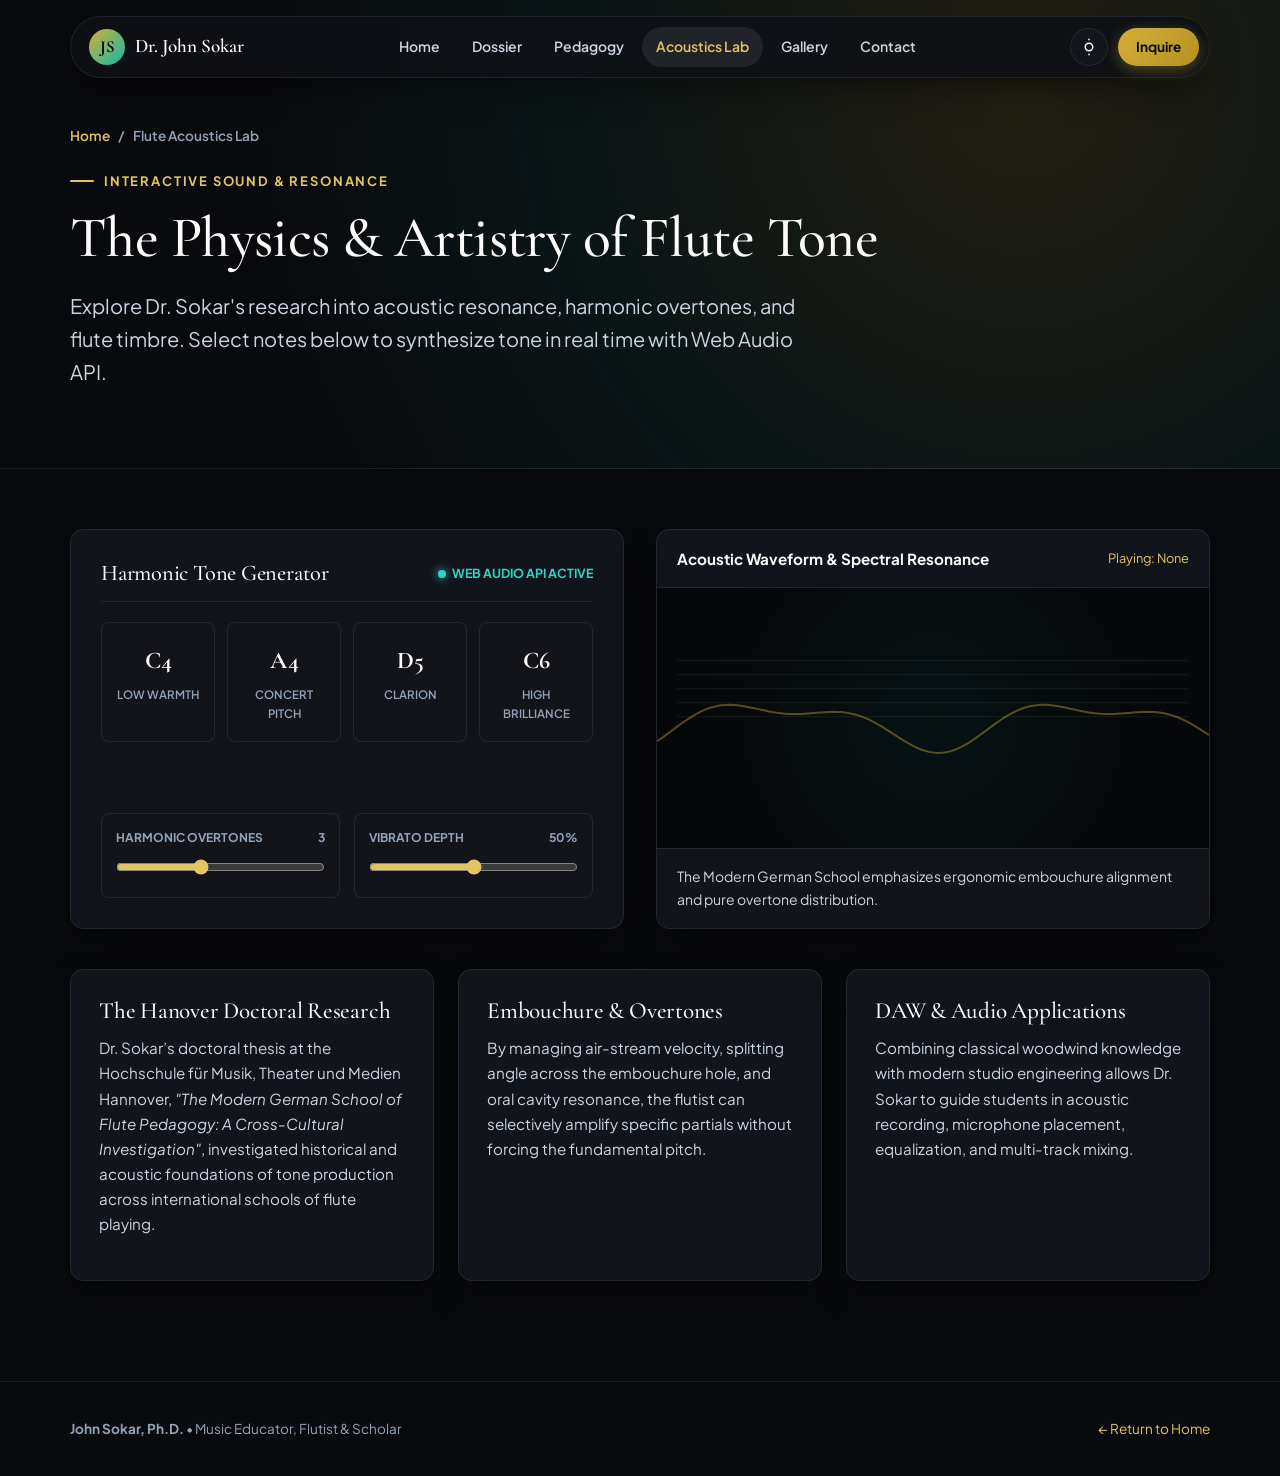
==== acoustics.html @ 689afa78 "Transform portfolio into clean multi-page architecture with acoustics lab, dossier, and gallery" ====
<!doctype html>
<html lang="en" data-theme="dark">
<head>
  <meta charset="utf-8">
  <meta name="viewport" content="width=device-width, initial-scale=1">
  <meta name="description" content="Interactive Flute Timbre & Acoustics Lab by Dr. John Sokar, Ph.D. - Web Audio synthesizer, harmonic visualizer, and acoustic resonance research.">
  <title>Flute Acoustics Lab | Dr. John Sokar, Ph.D.</title>

  <link rel="preconnect" href="https://fonts.googleapis.com">
  <link rel="preconnect" href="https://fonts.gstatic.com" crossorigin>
  <link href="https://fonts.googleapis.com/css2?family=Cormorant+Garamond:ital,wght@0,400;0,500;0,600;0,700;1,400;1,600&family=Plus+Jakarta+Sans:wght@300;400;500;600;700;800&display=swap" rel="stylesheet">
  <link rel="stylesheet" href="css/shared.css">

  <style>
    .acoustics-grid {
      display: grid;
      grid-template-columns: 1fr 1fr;
      gap: 32px;
      margin-bottom: 40px;
    }

    .synth-console {
      background: var(--bg-card);
      border: 1px solid var(--border-subtle);
      border-radius: var(--radius-md);
      padding: 30px;
      display: flex;
      flex-direction: column;
      justify-content: space-between;
      box-shadow: var(--card-shadow);
    }

    .synth-header {
      display: flex;
      justify-content: space-between;
      align-items: center;
      margin-bottom: 20px;
      padding-bottom: 14px;
      border-bottom: 1px solid var(--border-subtle);
    }

    .synth-status {
      display: flex;
      align-items: center;
      gap: 6px;
      font-size: 0.78rem;
      font-weight: 700;
      color: var(--teal-400);
      text-transform: uppercase;
    }

    .pulse-dot {
      width: 8px;
      height: 8px;
      background: var(--teal-400);
      border-radius: 50%;
      box-shadow: 0 0 8px var(--teal-400);
    }

    .flute-keys {
      display: grid;
      grid-template-columns: repeat(4, 1fr);
      gap: 12px;
      margin-bottom: 24px;
    }

    .flute-key {
      padding: 18px 10px;
      border-radius: var(--radius-sm);
      background: var(--bg-surface);
      border: 1px solid var(--border-subtle);
      display: flex;
      flex-direction: column;
      align-items: center;
      gap: 4px;
      transition: all var(--transition-fast);
      cursor: pointer;
    }

    .flute-key:hover {
      border-color: var(--accent-gold);
      transform: translateY(-2px);
      box-shadow: 0 6px 16px rgba(212, 175, 55, 0.2);
    }

    .flute-key.playing {
      background: linear-gradient(135deg, var(--gold-500), var(--gold-600));
      color: #090a0d;
      border-color: var(--gold-300);
      transform: translateY(1px);
    }

    .key-note {
      font-family: var(--font-serif);
      font-size: 1.5rem;
      font-weight: 700;
    }

    .key-register {
      font-size: 0.72rem;
      font-weight: 600;
      color: var(--text-muted);
      text-transform: uppercase;
    }

    .flute-key.playing .key-register {
      color: #121316;
    }

    .synth-controls {
      display: grid;
      grid-template-columns: 1fr 1fr;
      gap: 14px;
    }

    .control-box {
      background: var(--bg-surface);
      padding: 14px;
      border-radius: var(--radius-sm);
      border: 1px solid var(--border-subtle);
    }

    .control-box label {
      display: flex;
      justify-content: space-between;
      font-size: 0.75rem;
      font-weight: 700;
      color: var(--text-muted);
      margin-bottom: 8px;
      text-transform: uppercase;
    }

    .control-box input[type="range"] {
      width: 100%;
      accent-color: var(--accent-gold);
    }

    .visualizer-card {
      background: var(--bg-card);
      border: 1px solid var(--border-subtle);
      border-radius: var(--radius-md);
      overflow: hidden;
      display: flex;
      flex-direction: column;
      box-shadow: var(--card-shadow);
    }

    .visualizer-top {
      padding: 16px 20px;
      display: flex;
      justify-content: space-between;
      align-items: center;
      border-bottom: 1px solid var(--border-subtle);
    }

    #harmonicCanvas {
      width: 100%;
      height: 260px;
      background: radial-gradient(circle at center, rgba(20, 184, 166, 0.06) 0%, transparent 80%), #06070a;
    }

    .visualizer-info {
      padding: 16px 20px;
      font-size: 0.875rem;
      color: var(--text-secondary);
      background: var(--bg-surface);
      border-top: 1px solid var(--border-subtle);
      display: flex;
      align-items: center;
      gap: 10px;
    }

    @media (max-width: 860px) {
      .acoustics-grid {
        grid-template-columns: 1fr;
      }
      .flute-keys {
        grid-template-columns: repeat(2, 1fr);
      }
    }
  </style>
</head>
<body>
  <!-- FIXED NAVIGATION -->
  <header class="site-nav-wrapper">
    <nav class="site-nav" aria-label="Main Navigation">
      <a class="brand-link" href="index.html">
        <div class="brand-avatar">JS</div>
        <span class="brand-name">Dr. John Sokar</span>
      </a>

      <div class="nav-links">
        <a class="nav-link" href="index.html">Home</a>
        <a class="nav-link" href="dossier.html">Dossier</a>
        <a class="nav-link" href="pedagogy.html">Pedagogy</a>
        <a class="nav-link active" href="acoustics.html">Acoustics Lab</a>
        <a class="nav-link" href="gallery.html">Gallery</a>
        <a class="nav-link" href="contact.html">Contact</a>
      </div>

      <div class="nav-actions">
        <button class="theme-toggle-btn" id="themeToggle" type="button" aria-label="Toggle Theme">
          <svg id="themeIcon" width="18" height="18" viewBox="0 0 24 24" fill="none" stroke="currentColor" stroke-width="2">
            <circle cx="12" cy="12" r="5"></circle>
            <line x1="12" y1="1" x2="12" y2="3"></line>
            <line x1="12" y1="21" x2="12" y2="23"></line>
          </svg>
        </button>
        <a class="btn-nav-cta" href="contact.html">Inquire</a>
      </div>
    </nav>
  </header>

  <!-- PAGE HEADER -->
  <section class="page-header-section">
    <div class="container">
      <div class="breadcrumb">
        <a href="index.html">Home</a> <span>/</span> <span>Flute Acoustics Lab</span>
      </div>
      <div class="section-eyebrow">Interactive Sound & Resonance</div>
      <h1 class="page-title">The Physics & Artistry of Flute Tone</h1>
      <p class="page-subtitle">
        Explore Dr. Sokar's research into acoustic resonance, harmonic overtones, and flute timbre. Select notes below to synthesize tone in real time with Web Audio API.
      </p>
    </div>
  </section>

  <!-- MAIN CONTENT -->
  <main class="page-content-section">
    <div class="container">
      <div class="acoustics-grid">
        <!-- Interactive Synthesizer Console -->
        <div class="synth-console">
          <div>
            <div class="synth-header">
              <h2 style="font-size:1.4rem;">Harmonic Tone Generator</h2>
              <div class="synth-status">
                <span class="pulse-dot"></span>
                <span>Web Audio API Active</span>
              </div>
            </div>

            <div class="flute-keys">
              <button class="flute-key" type="button" data-freq="261.63" data-note="C4" data-register="Low Register">
                <span class="key-note">C4</span>
                <span class="key-register">Low Warmth</span>
              </button>
              <button class="flute-key" type="button" data-freq="440.00" data-note="A4" data-register="Concert Pitch">
                <span class="key-note">A4</span>
                <span class="key-register">Concert Pitch</span>
              </button>
              <button class="flute-key" type="button" data-freq="587.33" data-note="D5" data-register="Clarion">
                <span class="key-note">D5</span>
                <span class="key-register">Clarion</span>
              </button>
              <button class="flute-key" type="button" data-freq="1046.50" data-note="C6" data-register="High Brilliance">
                <span class="key-note">C6</span>
                <span class="key-register">High Brilliance</span>
              </button>
            </div>
          </div>

          <div class="synth-controls">
            <div class="control-box">
              <label>Harmonic Overtones <span id="harmonicVal">3</span></label>
              <input type="range" id="harmonicSlider" min="1" max="6" value="3">
            </div>
            <div class="control-box">
              <label>Vibrato Depth <span id="vibratoVal">50%</span></label>
              <input type="range" id="vibratoSlider" min="0" max="100" value="50">
            </div>
          </div>
        </div>

        <!-- Real-Time Harmonic Canvas -->
        <div class="visualizer-card">
          <div class="visualizer-top">
            <b style="font-size:0.95rem; color:var(--text-primary);">Acoustic Waveform & Spectral Resonance</b>
            <span style="font-size:0.8rem; color:var(--accent-gold);" id="activeNoteDisplay">Playing: None</span>
          </div>
          <canvas id="harmonicCanvas"></canvas>
          <div class="visualizer-info">
            <span>The Modern German School emphasizes ergonomic embouchure alignment and pure overtone distribution.</span>
          </div>
        </div>
      </div>

      <!-- Research Cards -->
      <div class="card-grid">
        <article class="clean-card">
          <h3>The Hanover Doctoral Research</h3>
          <p>
            Dr. Sokar’s doctoral thesis at the Hochschule für Musik, Theater und Medien Hannover, <em>"The Modern German School of Flute Pedagogy: A Cross-Cultural Investigation"</em>, investigated historical and acoustic foundations of tone production across international schools of flute playing.
          </p>
        </article>

        <article class="clean-card">
          <h3>Embouchure & Overtones</h3>
          <p>
            By managing air-stream velocity, splitting angle across the embouchure hole, and oral cavity resonance, the flutist can selectively amplify specific partials without forcing the fundamental pitch.
          </p>
        </article>

        <article class="clean-card">
          <h3>DAW & Audio Applications</h3>
          <p>
            Combining classical woodwind knowledge with modern studio engineering allows Dr. Sokar to guide students in acoustic recording, microphone placement, equalization, and multi-track mixing.
          </p>
        </article>
      </div>
    </div>
  </main>

  <!-- FOOTER -->
  <footer class="site-footer">
    <div class="container footer-inner">
      <div>
        <b>John Sokar, Ph.D.</b> • Music Educator, Flutist & Scholar
      </div>
      <div>
        <a href="index.html" style="color:var(--accent-gold);">← Return to Home</a>
      </div>
    </div>
  </footer>

  <script>
    const htmlEl = document.documentElement;
    const themeToggleBtn = document.getElementById("themeToggle");
    const themeIcon = document.getElementById("themeIcon");

    function setTheme(theme) {
      htmlEl.setAttribute("data-theme", theme);
      localStorage.setItem("js_theme", theme);
      if (theme === "light") {
        themeIcon.innerHTML = `<path d="M21 12.79A9 9 0 1 1 11.21 3 7 7 0 0 0 21 12.79z"></path>`;
      } else {
        themeIcon.innerHTML = `<circle cx="12" cy="12" r="5"></circle><line x1="12" y1="1" x2="12" y2="3"></line><line x1="12" y1="21" x2="12" y2="23"></line>`;
      }
    }

    const savedTheme = localStorage.getItem("js_theme") || "dark";
    setTheme(savedTheme);

    themeToggleBtn.addEventListener("click", () => {
      const currentTheme = htmlEl.getAttribute("data-theme");
      setTheme(currentTheme === "dark" ? "light" : "dark");
    });

    // Web Audio Synthesizer
    let audioCtx = null;
    let activeOscillators = [];
    let gainNode = null;
    let analyserNode = null;
    let isSynthPlaying = false;

    function initAudio() {
      if (!audioCtx) {
        audioCtx = new (window.AudioContext || window.webkitAudioContext)();
        analyserNode = audioCtx.createAnalyser();
        analyserNode.fftSize = 512;
      }
      if (audioCtx.state === "suspended") {
        audioCtx.resume();
      }
    }

    const fluteKeys = document.querySelectorAll(".flute-key");
    const activeNoteDisplay = document.getElementById("activeNoteDisplay");
    const harmonicSlider = document.getElementById("harmonicSlider");
    const harmonicVal = document.getElementById("harmonicVal");
    const vibratoSlider = document.getElementById("vibratoSlider");
    const vibratoVal = document.getElementById("vibratoVal");

    harmonicSlider.addEventListener("input", (e) => {
      harmonicVal.textContent = e.target.value;
    });

    vibratoSlider.addEventListener("input", (e) => {
      vibratoVal.textContent = e.target.value + "%";
    });

    function stopAllSound() {
      activeOscillators.forEach(osc => {
        try {
          osc.stop();
          osc.disconnect();
        } catch (err) {}
      });
      activeOscillators = [];
      fluteKeys.forEach(k => k.classList.remove("playing"));
      isSynthPlaying = false;
      activeNoteDisplay.textContent = "Playing: None";
    }

    fluteKeys.forEach(key => {
      key.addEventListener("click", () => {
        initAudio();
        const freq = parseFloat(key.dataset.freq);
        const noteName = key.dataset.note;
        const register = key.dataset.register;

        if (key.classList.contains("playing")) {
          stopAllSound();
          return;
        }

        stopAllSound();
        key.classList.add("playing");
        isSynthPlaying = true;
        activeNoteDisplay.textContent = `Playing: ${noteName} (${register} • ${freq}Hz)`;

        const now = audioCtx.currentTime;
        gainNode = audioCtx.createGain();
        gainNode.gain.setValueAtTime(0.001, now);
        gainNode.gain.exponentialRampToValueAtTime(0.28, now + 0.12);

        const harmonicsCount = parseInt(harmonicSlider.value, 10);
        const harmonicAmplitudes = [1.0, 0.45, 0.22, 0.12, 0.08, 0.04];

        for (let h = 1; h <= harmonicsCount; h++) {
          const osc = audioCtx.createOscillator();
          const oscGain = audioCtx.createGain();
          
          osc.type = h === 1 ? "sine" : "triangle";
          osc.frequency.setValueAtTime(freq * h, now);

          const vibratoDepth = parseFloat(vibratoSlider.value) / 100;
          if (vibratoDepth > 0) {
            const lfo = audioCtx.createOscillator();
            const lfoGain = audioCtx.createGain();
            lfo.frequency.setValueAtTime(5.2, now);
            lfoGain.gain.setValueAtTime(freq * 0.015 * vibratoDepth, now);
            lfo.connect(osc.frequency);
            lfo.start(now);
            activeOscillators.push(lfo);
          }

          const amp = (harmonicAmplitudes[h - 1] || 0.05);
          oscGain.gain.setValueAtTime(amp, now);

          osc.connect(oscGain);
          oscGain.connect(gainNode);
          osc.start(now);
          activeOscillators.push(osc);
        }

        gainNode.connect(analyserNode);
        analyserNode.connect(audioCtx.destination);
      });
    });

    // Canvas Visualizer
    const canvas = document.getElementById("harmonicCanvas");
    const ctx = canvas.getContext("2d");
    let cWidth = 0;
    let cHeight = 0;
    let animTime = 0;

    function resizeCanvas() {
      const rect = canvas.getBoundingClientRect();
      const dpr = Math.min(window.devicePixelRatio || 1, 2);
      cWidth = rect.width;
      cHeight = rect.height;
      canvas.width = Math.floor(cWidth * dpr);
      canvas.height = Math.floor(cHeight * dpr);
      ctx.setTransform(dpr, 0, 0, dpr, 0, 0);
    }

    function renderAcoustics() {
      animTime += 0.02;
      ctx.clearRect(0, 0, cWidth, cHeight);

      ctx.strokeStyle = htmlEl.getAttribute("data-theme") === "light" ? "rgba(0,0,0,0.06)" : "rgba(255, 255, 255, 0.08)";
      ctx.lineWidth = 1;
      const staffTop = cHeight * 0.28;
      for (let s = 0; s < 5; s++) {
        ctx.beginPath();
        ctx.moveTo(20, staffTop + s * 14);
        ctx.lineTo(cWidth - 20, staffTop + s * 14);
        ctx.stroke();
      }

      if (analyserNode && isSynthPlaying) {
        const bufferLength = analyserNode.frequencyBinCount;
        const dataArray = new Uint8Array(bufferLength);
        analyserNode.getByteTimeDomainData(dataArray);

        ctx.lineWidth = 3;
        ctx.strokeStyle = "#d4af37";
        ctx.beginPath();

        const sliceWidth = cWidth / bufferLength;
        let x = 0;

        for (let i = 0; i < bufferLength; i++) {
          const v = dataArray[i] / 128.0;
          const y = (v * cHeight) / 2;

          if (i === 0) ctx.moveTo(x, y);
          else ctx.lineTo(x, y);
          x += sliceWidth;
        }

        ctx.lineTo(cWidth, cHeight / 2);
        ctx.stroke();
      } else {
        ctx.lineWidth = 2;
        ctx.strokeStyle = htmlEl.getAttribute("data-theme") === "light" ? "rgba(181, 144, 33, 0.45)" : "rgba(212, 175, 55, 0.4)";
        ctx.beginPath();

        for (let x = 0; x <= cWidth; x += 4) {
          const y1 = Math.sin(x * 0.02 + animTime * 2) * 20;
          const y2 = Math.sin(x * 0.04 - animTime * 3) * 10;
          const y = cHeight * 0.52 + y1 + y2;

          if (x === 0) ctx.moveTo(x, y);
          else ctx.lineTo(x, y);
        }
        ctx.stroke();
      }

      requestAnimationFrame(renderAcoustics);
    }

    window.addEventListener("resize", resizeCanvas);
    resizeCanvas();
    renderAcoustics();
  </script>
</body>
</html>
---- css/shared.css ----
/* ==========================================================================
   DR. JOHN SOKAR PORTFOLIO - SHARED DESIGN SYSTEM
   ========================================================================== */

:root {
  --font-serif: "Cormorant Garamond", Georgia, serif;
  --font-sans: "Plus Jakarta Sans", system-ui, -apple-system, sans-serif;
  
  --gold-300: #f1df99;
  --gold-400: #e2c462;
  --gold-500: #d4af37;
  --gold-600: #b59021;
  --teal-400: #2dd4bf;
  --teal-500: #14b8a6;
  --teal-600: #0f766e;
  
  --radius-sm: 8px;
  --radius-md: 14px;
  --radius-lg: 20px;
  --radius-full: 9999px;
  
  --transition-fast: 180ms cubic-bezier(0.4, 0, 0.2, 1);
  --transition-base: 280ms cubic-bezier(0.4, 0, 0.2, 1);
}

[data-theme="dark"] {
  --bg-canvas: #090a0d;
  --bg-surface: #12141a;
  --bg-card: rgba(20, 24, 32, 0.75);
  --bg-card-hover: rgba(28, 34, 46, 0.95);
  --bg-glass: rgba(14, 16, 22, 0.88);
  --border-subtle: rgba(255, 255, 255, 0.08);
  --border-focus: rgba(212, 175, 55, 0.45);
  --text-primary: #fcfbf9;
  --text-secondary: #cbd5e1;
  --text-muted: #94a3b8;
  --accent-gold: var(--gold-400);
  --accent-teal: var(--teal-400);
  --card-shadow: 0 14px 36px -10px rgba(0, 0, 0, 0.55);
  --card-shadow-hover: 0 20px 45px -10px rgba(212, 175, 55, 0.18);
  --hero-glow: radial-gradient(circle at 80% 20%, rgba(212, 175, 55, 0.12) 0%, rgba(20, 184, 166, 0.06) 45%, transparent 70%);
}

[data-theme="light"] {
  --bg-canvas: #f8f6f0;
  --bg-surface: #ffffff;
  --bg-card: rgba(255, 255, 255, 0.9);
  --bg-card-hover: #ffffff;
  --bg-glass: rgba(248, 246, 240, 0.92);
  --border-subtle: rgba(24, 25, 31, 0.09);
  --border-focus: rgba(181, 144, 33, 0.5);
  --text-primary: #121316;
  --text-secondary: #334155;
  --text-muted: #64748b;
  --accent-gold: #a67c1e;
  --accent-teal: var(--teal-600);
  --card-shadow: 0 12px 30px -10px rgba(18, 19, 22, 0.07);
  --card-shadow-hover: 0 18px 40px -10px rgba(181, 144, 33, 0.18);
  --hero-glow: radial-gradient(circle at 80% 20%, rgba(212, 175, 55, 0.15) 0%, rgba(20, 184, 166, 0.08) 45%, transparent 70%);
}

/* Base Reset */
*, *::before, *::after {
  box-sizing: border-box;
  margin: 0;
  padding: 0;
}

html {
  scroll-behavior: smooth;
  font-size: 16px;
}

body {
  font-family: var(--font-sans);
  background-color: var(--bg-canvas);
  color: var(--text-primary);
  line-height: 1.65;
  overflow-x: hidden;
  transition: background-color var(--transition-base), color var(--transition-base);
  -webkit-font-smoothing: antialiased;
}

a {
  color: inherit;
  text-decoration: none;
}

button {
  font: inherit;
  background: none;
  border: none;
  cursor: pointer;
  color: inherit;
}

img {
  max-width: 100%;
  height: auto;
  display: block;
}

.container {
  width: min(1140px, calc(100% - 40px));
  margin: 0 auto;
  position: relative;
  z-index: 2;
}

/* Typography */
h1, h2, h3, h4 {
  font-family: var(--font-serif);
  font-weight: 500;
  line-height: 1.2;
  letter-spacing: -0.01em;
}

.section-eyebrow {
  display: inline-flex;
  align-items: center;
  gap: 10px;
  font-size: 0.8125rem;
  font-weight: 700;
  text-transform: uppercase;
  letter-spacing: 0.14em;
  color: var(--accent-gold);
  margin-bottom: 0.75rem;
}

.section-eyebrow::before {
  content: "";
  width: 24px;
  height: 2px;
  background: currentColor;
  border-radius: var(--radius-full);
}

.page-title {
  font-size: clamp(2.4rem, 5vw, 3.6rem);
  margin-bottom: 1rem;
  color: var(--text-primary);
}

.page-subtitle {
  font-size: clamp(1.05rem, 1.6vw, 1.25rem);
  color: var(--text-secondary);
  max-width: 740px;
  line-height: 1.65;
  margin-bottom: 2.5rem;
}

/* Navigation */
.site-nav-wrapper {
  position: fixed;
  top: 16px;
  left: 0;
  right: 0;
  z-index: 100;
  display: flex;
  justify-content: center;
  padding: 0 16px;
}

.site-nav {
  display: flex;
  align-items: center;
  justify-content: space-between;
  gap: 16px;
  width: min(1140px, 100%);
  height: 62px;
  padding: 0 10px 0 18px;
  background: var(--bg-glass);
  backdrop-filter: blur(20px);
  -webkit-backdrop-filter: blur(20px);
  border: 1px solid var(--border-subtle);
  border-radius: var(--radius-full);
  box-shadow: var(--card-shadow);
  transition: all var(--transition-base);
}

.brand-link {
  display: flex;
  align-items: center;
  gap: 10px;
}

.brand-avatar {
  width: 36px;
  height: 36px;
  border-radius: 50%;
  background: linear-gradient(135deg, var(--gold-500), var(--teal-500));
  display: grid;
  place-items: center;
  color: #090a0d;
  font-family: var(--font-serif);
  font-weight: 700;
  font-size: 1.05rem;
}

.brand-name {
  font-family: var(--font-serif);
  font-size: 1.2rem;
  font-weight: 600;
  color: var(--text-primary);
}

.nav-links {
  display: flex;
  align-items: center;
  gap: 4px;
}

.nav-link {
  padding: 8px 14px;
  font-size: 0.875rem;
  font-weight: 600;
  color: var(--text-secondary);
  border-radius: var(--radius-full);
  transition: color var(--transition-fast), background var(--transition-fast);
}

.nav-link:hover, .nav-link.active {
  color: var(--text-primary);
  background: var(--border-subtle);
}

.nav-link.active {
  color: var(--accent-gold);
}

.nav-actions {
  display: flex;
  align-items: center;
  gap: 10px;
}

.theme-toggle-btn {
  width: 38px;
  height: 38px;
  border-radius: 50%;
  display: grid;
  place-items: center;
  border: 1px solid var(--border-subtle);
  background: var(--bg-card);
  color: var(--text-primary);
  transition: transform var(--transition-fast);
}

.theme-toggle-btn:hover {
  transform: rotate(18deg) scale(1.05);
}

.btn-nav-cta {
  display: inline-flex;
  align-items: center;
  gap: 6px;
  padding: 8px 18px;
  border-radius: var(--radius-full);
  background: linear-gradient(135deg, var(--gold-500), var(--gold-600));
  color: #090a0d;
  font-size: 0.85rem;
  font-weight: 700;
  box-shadow: 0 4px 14px rgba(212, 175, 55, 0.35);
  transition: transform var(--transition-fast);
}

.btn-nav-cta:hover {
  transform: translateY(-2px);
}

/* Page Shell for Subpages */
.page-header-section {
  padding: 125px 0 40px;
  background: var(--hero-glow);
  border-bottom: 1px solid var(--border-subtle);
}

.page-content-section {
  padding: 60px 0 100px;
}

/* Clean Cards System */
.card-grid {
  display: grid;
  grid-template-columns: repeat(auto-fit, minmax(320px, 1fr));
  gap: 24px;
}

.clean-card {
  background: var(--bg-card);
  border: 1px solid var(--border-subtle);
  border-radius: var(--radius-md);
  padding: 28px;
  box-shadow: var(--card-shadow);
  transition: transform var(--transition-fast), border-color var(--transition-fast), box-shadow var(--transition-fast);
}

.clean-card:hover {
  transform: translateY(-4px);
  border-color: var(--border-focus);
  box-shadow: var(--card-shadow-hover);
}

.clean-card h3 {
  font-size: 1.45rem;
  color: var(--text-primary);
  margin-bottom: 10px;
}

.clean-card p {
  color: var(--text-secondary);
  font-size: 0.95rem;
  line-height: 1.65;
  margin-bottom: 16px;
}

.clean-card ul {
  margin-left: 20px;
  color: var(--text-secondary);
  font-size: 0.95rem;
  line-height: 1.7;
}

.clean-card li {
  margin-bottom: 8px;
}

/* Breadcrumb Bar */
.breadcrumb {
  display: flex;
  align-items: center;
  gap: 8px;
  font-size: 0.85rem;
  font-weight: 600;
  color: var(--text-muted);
  margin-bottom: 16px;
}

.breadcrumb a {
  color: var(--accent-gold);
}

.breadcrumb a:hover {
  text-decoration: underline;
}

/* Footer */
.site-footer {
  padding: 36px 0;
  border-top: 1px solid var(--border-subtle);
  font-size: 0.85rem;
  color: var(--text-muted);
}

.footer-inner {
  display: flex;
  justify-content: space-between;
  align-items: center;
  flex-wrap: wrap;
  gap: 16px;
}

/* Responsive */
@media (max-width: 860px) {
  .nav-links {
    display: none;
  }
}
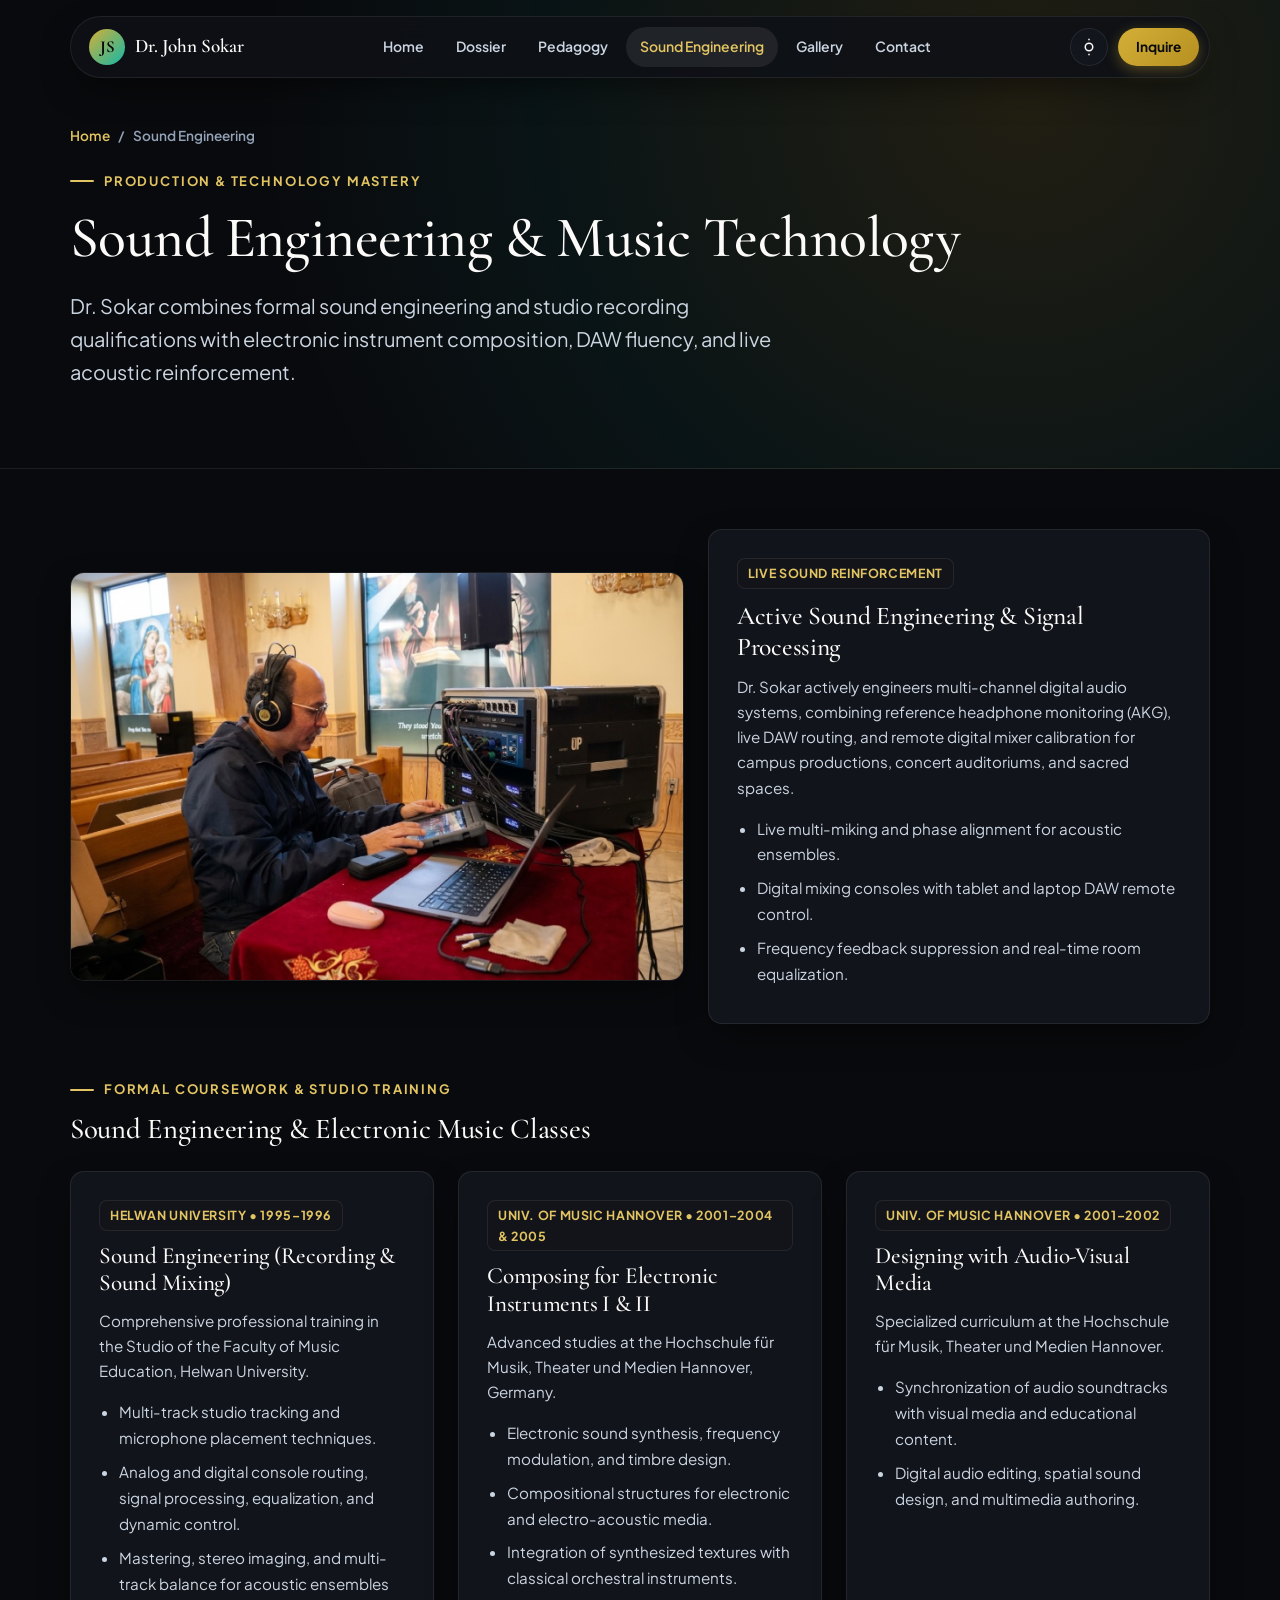
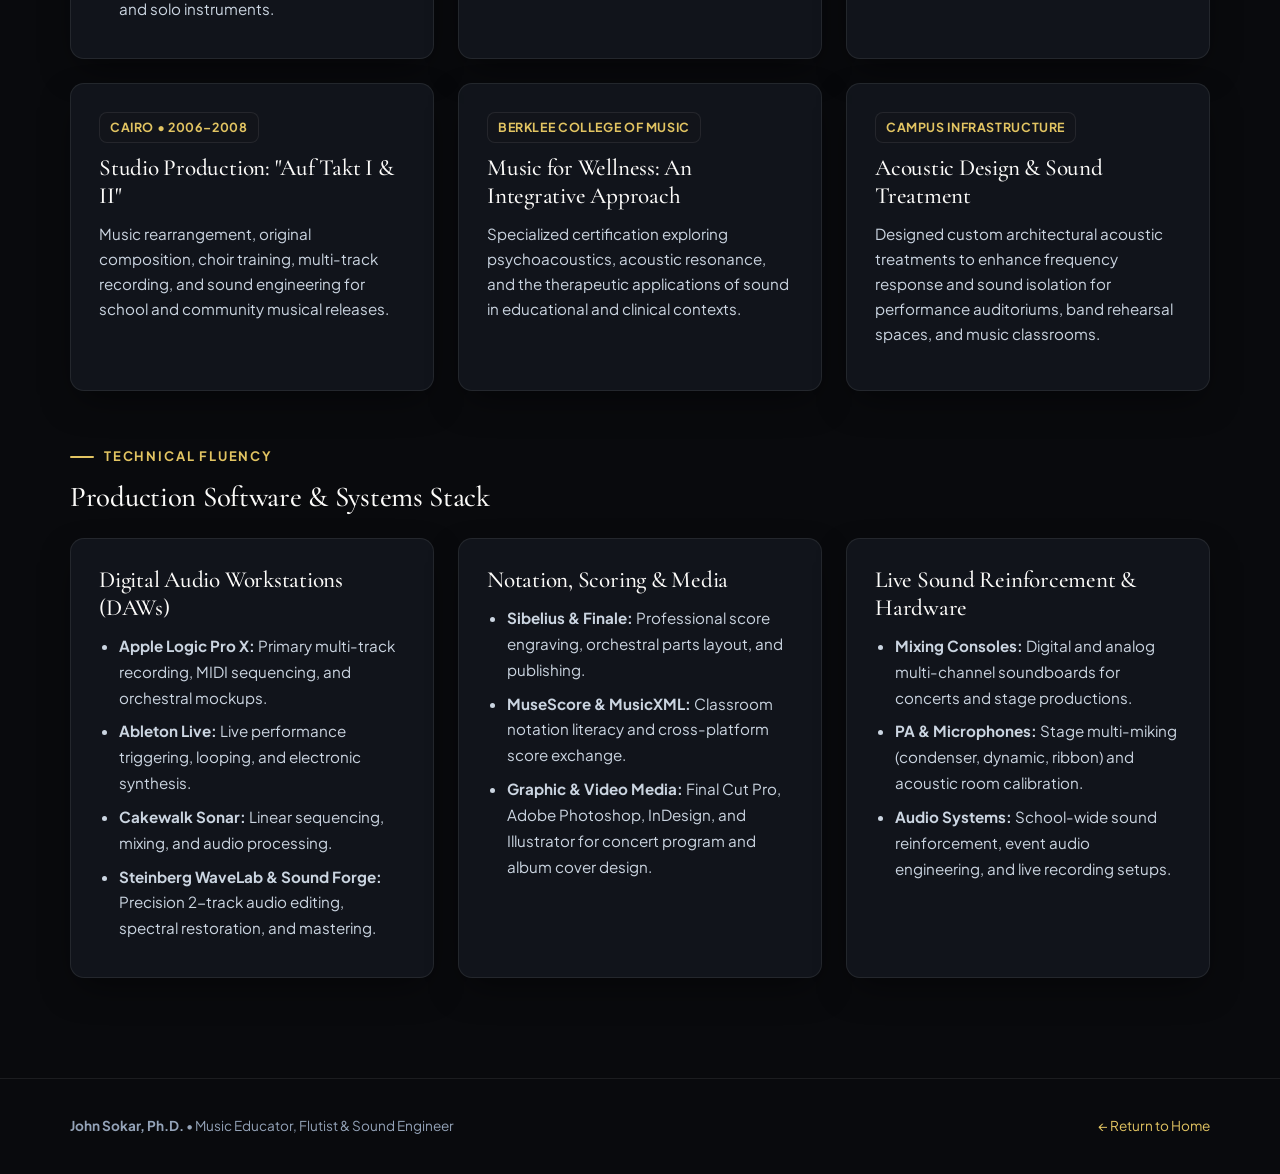
==== commit 68d3da02: "Update gallery and sound engineering: add new Photos, remove deleted ones, fix all photo rotations, " ====
--- a/acoustics.html
+++ b/acoustics.html
@@ -3,8 +3,8 @@
 <head>
   <meta charset="utf-8">
   <meta name="viewport" content="width=device-width, initial-scale=1">
-  <meta name="description" content="Interactive Flute Timbre & Acoustics Lab by Dr. John Sokar, Ph.D. - Web Audio synthesizer, harmonic visualizer, and acoustic resonance research.">
-  <title>Flute Acoustics Lab | Dr. John Sokar, Ph.D.</title>
+  <meta name="description" content="Sound Engineering, Electronic Instrument Composition & Music Technology background of Dr. John Sokar, Ph.D.">
+  <title>Sound Engineering & Music Tech | Dr. John Sokar, Ph.D.</title>
 
   <link rel="preconnect" href="https://fonts.googleapis.com">
   <link rel="preconnect" href="https://fonts.gstatic.com" crossorigin>
@@ -12,171 +12,18 @@
   <link rel="stylesheet" href="css/shared.css">
 
   <style>
-    .acoustics-grid {
-      display: grid;
-      grid-template-columns: 1fr 1fr;
-      gap: 32px;
-      margin-bottom: 40px;
-    }
-
-    .synth-console {
-      background: var(--bg-card);
-      border: 1px solid var(--border-subtle);
-      border-radius: var(--radius-md);
-      padding: 30px;
-      display: flex;
-      flex-direction: column;
-      justify-content: space-between;
-      box-shadow: var(--card-shadow);
-    }
-
-    .synth-header {
-      display: flex;
-      justify-content: space-between;
-      align-items: center;
-      margin-bottom: 20px;
-      padding-bottom: 14px;
-      border-bottom: 1px solid var(--border-subtle);
-    }
-
-    .synth-status {
-      display: flex;
-      align-items: center;
-      gap: 6px;
+    .course-badge {
+      display: inline-block;
       font-size: 0.78rem;
       font-weight: 700;
-      color: var(--teal-400);
-      text-transform: uppercase;
-    }
-
-    .pulse-dot {
-      width: 8px;
-      height: 8px;
-      background: var(--teal-400);
-      border-radius: 50%;
-      box-shadow: 0 0 8px var(--teal-400);
-    }
-
-    .flute-keys {
-      display: grid;
-      grid-template-columns: repeat(4, 1fr);
-      gap: 12px;
-      margin-bottom: 24px;
-    }
-
-    .flute-key {
-      padding: 18px 10px;
-      border-radius: var(--radius-sm);
+      color: var(--accent-gold);
       background: var(--bg-surface);
       border: 1px solid var(--border-subtle);
-      display: flex;
-      flex-direction: column;
-      align-items: center;
-      gap: 4px;
-      transition: all var(--transition-fast);
-      cursor: pointer;
-    }
-
-    .flute-key:hover {
-      border-color: var(--accent-gold);
-      transform: translateY(-2px);
-      box-shadow: 0 6px 16px rgba(212, 175, 55, 0.2);
-    }
-
-    .flute-key.playing {
-      background: linear-gradient(135deg, var(--gold-500), var(--gold-600));
-      color: #090a0d;
-      border-color: var(--gold-300);
-      transform: translateY(1px);
-    }
-
-    .key-note {
-      font-family: var(--font-serif);
-      font-size: 1.5rem;
-      font-weight: 700;
-    }
-
-    .key-register {
-      font-size: 0.72rem;
-      font-weight: 600;
-      color: var(--text-muted);
+      padding: 4px 10px;
+      border-radius: var(--radius-sm);
+      margin-bottom: 12px;
       text-transform: uppercase;
-    }
-
-    .flute-key.playing .key-register {
-      color: #121316;
-    }
-
-    .synth-controls {
-      display: grid;
-      grid-template-columns: 1fr 1fr;
-      gap: 14px;
-    }
-
-    .control-box {
-      background: var(--bg-surface);
-      padding: 14px;
-      border-radius: var(--radius-sm);
-      border: 1px solid var(--border-subtle);
-    }
-
-    .control-box label {
-      display: flex;
-      justify-content: space-between;
-      font-size: 0.75rem;
-      font-weight: 700;
-      color: var(--text-muted);
-      margin-bottom: 8px;
-      text-transform: uppercase;
-    }
-
-    .control-box input[type="range"] {
-      width: 100%;
-      accent-color: var(--accent-gold);
-    }
-
-    .visualizer-card {
-      background: var(--bg-card);
-      border: 1px solid var(--border-subtle);
-      border-radius: var(--radius-md);
-      overflow: hidden;
-      display: flex;
-      flex-direction: column;
-      box-shadow: var(--card-shadow);
-    }
-
-    .visualizer-top {
-      padding: 16px 20px;
-      display: flex;
-      justify-content: space-between;
-      align-items: center;
-      border-bottom: 1px solid var(--border-subtle);
-    }
-
-    #harmonicCanvas {
-      width: 100%;
-      height: 260px;
-      background: radial-gradient(circle at center, rgba(20, 184, 166, 0.06) 0%, transparent 80%), #06070a;
-    }
-
-    .visualizer-info {
-      padding: 16px 20px;
-      font-size: 0.875rem;
-      color: var(--text-secondary);
-      background: var(--bg-surface);
-      border-top: 1px solid var(--border-subtle);
-      display: flex;
-      align-items: center;
-      gap: 10px;
-    }
-
-    @media (max-width: 860px) {
-      .acoustics-grid {
-        grid-template-columns: 1fr;
-      }
-      .flute-keys {
-        grid-template-columns: repeat(2, 1fr);
-      }
+      letter-spacing: 0.05em;
     }
   </style>
 </head>
@@ -193,7 +40,7 @@
         <a class="nav-link" href="index.html">Home</a>
         <a class="nav-link" href="dossier.html">Dossier</a>
         <a class="nav-link" href="pedagogy.html">Pedagogy</a>
-        <a class="nav-link active" href="acoustics.html">Acoustics Lab</a>
+        <a class="nav-link active" href="sound-engineering.html">Sound Engineering</a>
         <a class="nav-link" href="gallery.html">Gallery</a>
         <a class="nav-link" href="contact.html">Contact</a>
       </div>
@@ -215,12 +62,12 @@
   <section class="page-header-section">
     <div class="container">
       <div class="breadcrumb">
-        <a href="index.html">Home</a> <span>/</span> <span>Flute Acoustics Lab</span>
-      </div>
-      <div class="section-eyebrow">Interactive Sound & Resonance</div>
-      <h1 class="page-title">The Physics & Artistry of Flute Tone</h1>
+        <a href="index.html">Home</a> <span>/</span> <span>Sound Engineering</span>
+      </div>
+      <div class="section-eyebrow">Production & Technology Mastery</div>
+      <h1 class="page-title">Sound Engineering & Music Technology</h1>
       <p class="page-subtitle">
-        Explore Dr. Sokar's research into acoustic resonance, harmonic overtones, and flute timbre. Select notes below to synthesize tone in real time with Web Audio API.
+        Dr. Sokar combines formal sound engineering and studio recording qualifications with electronic instrument composition, DAW fluency, and live acoustic reinforcement.
       </p>
     </div>
   </section>
@@ -228,84 +75,130 @@
   <!-- MAIN CONTENT -->
   <main class="page-content-section">
     <div class="container">
-      <div class="acoustics-grid">
-        <!-- Interactive Synthesizer Console -->
-        <div class="synth-console">
-          <div>
-            <div class="synth-header">
-              <h2 style="font-size:1.4rem;">Harmonic Tone Generator</h2>
-              <div class="synth-status">
-                <span class="pulse-dot"></span>
-                <span>Web Audio API Active</span>
-              </div>
-            </div>
-
-            <div class="flute-keys">
-              <button class="flute-key" type="button" data-freq="261.63" data-note="C4" data-register="Low Register">
-                <span class="key-note">C4</span>
-                <span class="key-register">Low Warmth</span>
-              </button>
-              <button class="flute-key" type="button" data-freq="440.00" data-note="A4" data-register="Concert Pitch">
-                <span class="key-note">A4</span>
-                <span class="key-register">Concert Pitch</span>
-              </button>
-              <button class="flute-key" type="button" data-freq="587.33" data-note="D5" data-register="Clarion">
-                <span class="key-note">D5</span>
-                <span class="key-register">Clarion</span>
-              </button>
-              <button class="flute-key" type="button" data-freq="1046.50" data-note="C6" data-register="High Brilliance">
-                <span class="key-note">C6</span>
-                <span class="key-register">High Brilliance</span>
-              </button>
-            </div>
-          </div>
-
-          <div class="synth-controls">
-            <div class="control-box">
-              <label>Harmonic Overtones <span id="harmonicVal">3</span></label>
-              <input type="range" id="harmonicSlider" min="1" max="6" value="3">
-            </div>
-            <div class="control-box">
-              <label>Vibrato Depth <span id="vibratoVal">50%</span></label>
-              <input type="range" id="vibratoSlider" min="0" max="100" value="50">
-            </div>
-          </div>
+      <!-- Live Production Showcase -->
+      <div style="display: grid; grid-template-columns: 1.1fr 0.9fr; gap: 24px; margin-bottom: 48px; align-items: center;">
+        <div style="border-radius: var(--radius-md); overflow: hidden; border: 1px solid var(--border-subtle); box-shadow: var(--card-shadow); max-height: 420px;">
+          <img src="assets/gallery/img_4798_2.jpg" alt="Dr. John Sokar Live Sound Engineering" style="width:100%; height:100%; object-fit:cover; display:block;">
         </div>
-
-        <!-- Real-Time Harmonic Canvas -->
-        <div class="visualizer-card">
-          <div class="visualizer-top">
-            <b style="font-size:0.95rem; color:var(--text-primary);">Acoustic Waveform & Spectral Resonance</b>
-            <span style="font-size:0.8rem; color:var(--accent-gold);" id="activeNoteDisplay">Playing: None</span>
-          </div>
-          <canvas id="harmonicCanvas"></canvas>
-          <div class="visualizer-info">
-            <span>The Modern German School emphasizes ergonomic embouchure alignment and pure overtone distribution.</span>
-          </div>
+        <div class="clean-card" style="margin-bottom:0;">
+          <span class="course-badge">Live Sound Reinforcement</span>
+          <h2 style="font-size:1.6rem; margin-bottom:12px;">Active Sound Engineering & Signal Processing</h2>
+          <p style="color:var(--text-secondary); line-height:1.65; margin-bottom:16px;">
+            Dr. Sokar actively engineers multi-channel digital audio systems, combining reference headphone monitoring (AKG), live DAW routing, and remote digital mixer calibration for campus productions, concert auditoriums, and sacred spaces.
+          </p>
+          <ul>
+            <li>Live multi-miking and phase alignment for acoustic ensembles.</li>
+            <li>Digital mixing consoles with tablet and laptop DAW remote control.</li>
+            <li>Frequency feedback suppression and real-time room equalization.</li>
+          </ul>
         </div>
       </div>
 
-      <!-- Research Cards -->
+      <!-- Section 1: Formal Sound Engineering Courses -->
+      <div class="section-eyebrow" style="margin-bottom:12px;">Formal Coursework & Studio Training</div>
+      <h2 style="font-size:1.8rem; margin-bottom:24px;">Sound Engineering & Electronic Music Classes</h2>
+
+      <div class="card-grid" style="margin-bottom:48px;">
+        <!-- Course 1 -->
+        <article class="clean-card">
+          <span class="course-badge">Helwan University • 1995–1996</span>
+          <h3>Sound Engineering (Recording & Sound Mixing)</h3>
+          <p>
+            Comprehensive professional training in the Studio of the Faculty of Music Education, Helwan University.
+          </p>
+          <ul>
+            <li>Multi-track studio tracking and microphone placement techniques.</li>
+            <li>Analog and digital console routing, signal processing, equalization, and dynamic control.</li>
+            <li>Mastering, stereo imaging, and multi-track balance for acoustic ensembles and solo instruments.</li>
+          </ul>
+        </article>
+
+        <!-- Course 2 -->
+        <article class="clean-card">
+          <span class="course-badge">Univ. of Music Hannover • 2001–2004 & 2005</span>
+          <h3>Composing for Electronic Instruments I & II</h3>
+          <p>
+            Advanced studies at the Hochschule für Musik, Theater und Medien Hannover, Germany.
+          </p>
+          <ul>
+            <li>Electronic sound synthesis, frequency modulation, and timbre design.</li>
+            <li>Compositional structures for electronic and electro-acoustic media.</li>
+            <li>Integration of synthesized textures with classical orchestral instruments.</li>
+          </ul>
+        </article>
+
+        <!-- Course 3 -->
+        <article class="clean-card">
+          <span class="course-badge">Univ. of Music Hannover • 2001–2002</span>
+          <h3>Designing with Audio-Visual Media</h3>
+          <p>
+            Specialized curriculum at the Hochschule für Musik, Theater und Medien Hannover.
+          </p>
+          <ul>
+            <li>Synchronization of audio soundtracks with visual media and educational content.</li>
+            <li>Digital audio editing, spatial sound design, and multimedia authoring.</li>
+          </ul>
+        </article>
+
+        <!-- Course 4 -->
+        <article class="clean-card">
+          <span class="course-badge">Cairo • 2006–2008</span>
+          <h3>Studio Production: "Auf Takt I & II"</h3>
+          <p>
+            Music rearrangement, original composition, choir training, multi-track recording, and sound engineering for school and community musical releases.
+          </p>
+        </article>
+
+        <!-- Course 5 -->
+        <article class="clean-card">
+          <span class="course-badge">Berklee College of Music</span>
+          <h3>Music for Wellness: An Integrative Approach</h3>
+          <p>
+            Specialized certification exploring psychoacoustics, acoustic resonance, and the therapeutic applications of sound in educational and clinical contexts.
+          </p>
+        </article>
+
+        <!-- Course 6 -->
+        <article class="clean-card">
+          <span class="course-badge">Campus Infrastructure</span>
+          <h3>Acoustic Design & Sound Treatment</h3>
+          <p>
+            Designed custom architectural acoustic treatments to enhance frequency response and sound isolation for performance auditoriums, band rehearsal spaces, and music classrooms.
+          </p>
+        </article>
+      </div>
+
+      <!-- Section 2: Complete Software & Hardware Stack -->
+      <div class="section-eyebrow" style="margin-bottom:12px;">Technical Fluency</div>
+      <h2 style="font-size:1.8rem; margin-bottom:24px;">Production Software & Systems Stack</h2>
+
       <div class="card-grid">
         <article class="clean-card">
-          <h3>The Hanover Doctoral Research</h3>
-          <p>
-            Dr. Sokar’s doctoral thesis at the Hochschule für Musik, Theater und Medien Hannover, <em>"The Modern German School of Flute Pedagogy: A Cross-Cultural Investigation"</em>, investigated historical and acoustic foundations of tone production across international schools of flute playing.
-          </p>
-        </article>
-
-        <article class="clean-card">
-          <h3>Embouchure & Overtones</h3>
-          <p>
-            By managing air-stream velocity, splitting angle across the embouchure hole, and oral cavity resonance, the flutist can selectively amplify specific partials without forcing the fundamental pitch.
-          </p>
-        </article>
-
-        <article class="clean-card">
-          <h3>DAW & Audio Applications</h3>
-          <p>
-            Combining classical woodwind knowledge with modern studio engineering allows Dr. Sokar to guide students in acoustic recording, microphone placement, equalization, and multi-track mixing.
-          </p>
+          <h3>Digital Audio Workstations (DAWs)</h3>
+          <ul>
+            <li><strong>Apple Logic Pro X:</strong> Primary multi-track recording, MIDI sequencing, and orchestral mockups.</li>
+            <li><strong>Ableton Live:</strong> Live performance triggering, looping, and electronic synthesis.</li>
+            <li><strong>Cakewalk Sonar:</strong> Linear sequencing, mixing, and audio processing.</li>
+            <li><strong>Steinberg WaveLab & Sound Forge:</strong> Precision 2-track audio editing, spectral restoration, and mastering.</li>
+          </ul>
+        </article>
+
+        <article class="clean-card">
+          <h3>Notation, Scoring & Media</h3>
+          <ul>
+            <li><strong>Sibelius & Finale:</strong> Professional score engraving, orchestral parts layout, and publishing.</li>
+            <li><strong>MuseScore & MusicXML:</strong> Classroom notation literacy and cross-platform score exchange.</li>
+            <li><strong>Graphic & Video Media:</strong> Final Cut Pro, Adobe Photoshop, InDesign, and Illustrator for concert program and album cover design.</li>
+          </ul>
+        </article>
+
+        <article class="clean-card">
+          <h3>Live Sound Reinforcement & Hardware</h3>
+          <ul>
+            <li><strong>Mixing Consoles:</strong> Digital and analog multi-channel soundboards for concerts and stage productions.</li>
+            <li><strong>PA & Microphones:</strong> Stage multi-miking (condenser, dynamic, ribbon) and acoustic room calibration.</li>
+            <li><strong>Audio Systems:</strong> School-wide sound reinforcement, event audio engineering, and live recording setups.</li>
+          </ul>
         </article>
       </div>
     </div>
@@ -315,7 +208,7 @@
   <footer class="site-footer">
     <div class="container footer-inner">
       <div>
-        <b>John Sokar, Ph.D.</b> • Music Educator, Flutist & Scholar
+        <b>John Sokar, Ph.D.</b> • Music Educator, Flutist & Sound Engineer
       </div>
       <div>
         <a href="index.html" style="color:var(--accent-gold);">← Return to Home</a>
@@ -345,186 +238,6 @@
       const currentTheme = htmlEl.getAttribute("data-theme");
       setTheme(currentTheme === "dark" ? "light" : "dark");
     });
-
-    // Web Audio Synthesizer
-    let audioCtx = null;
-    let activeOscillators = [];
-    let gainNode = null;
-    let analyserNode = null;
-    let isSynthPlaying = false;
-
-    function initAudio() {
-      if (!audioCtx) {
-        audioCtx = new (window.AudioContext || window.webkitAudioContext)();
-        analyserNode = audioCtx.createAnalyser();
-        analyserNode.fftSize = 512;
-      }
-      if (audioCtx.state === "suspended") {
-        audioCtx.resume();
-      }
-    }
-
-    const fluteKeys = document.querySelectorAll(".flute-key");
-    const activeNoteDisplay = document.getElementById("activeNoteDisplay");
-    const harmonicSlider = document.getElementById("harmonicSlider");
-    const harmonicVal = document.getElementById("harmonicVal");
-    const vibratoSlider = document.getElementById("vibratoSlider");
-    const vibratoVal = document.getElementById("vibratoVal");
-
-    harmonicSlider.addEventListener("input", (e) => {
-      harmonicVal.textContent = e.target.value;
-    });
-
-    vibratoSlider.addEventListener("input", (e) => {
-      vibratoVal.textContent = e.target.value + "%";
-    });
-
-    function stopAllSound() {
-      activeOscillators.forEach(osc => {
-        try {
-          osc.stop();
-          osc.disconnect();
-        } catch (err) {}
-      });
-      activeOscillators = [];
-      fluteKeys.forEach(k => k.classList.remove("playing"));
-      isSynthPlaying = false;
-      activeNoteDisplay.textContent = "Playing: None";
-    }
-
-    fluteKeys.forEach(key => {
-      key.addEventListener("click", () => {
-        initAudio();
-        const freq = parseFloat(key.dataset.freq);
-        const noteName = key.dataset.note;
-        const register = key.dataset.register;
-
-        if (key.classList.contains("playing")) {
-          stopAllSound();
-          return;
-        }
-
-        stopAllSound();
-        key.classList.add("playing");
-        isSynthPlaying = true;
-        activeNoteDisplay.textContent = `Playing: ${noteName} (${register} • ${freq}Hz)`;
-
-        const now = audioCtx.currentTime;
-        gainNode = audioCtx.createGain();
-        gainNode.gain.setValueAtTime(0.001, now);
-        gainNode.gain.exponentialRampToValueAtTime(0.28, now + 0.12);
-
-        const harmonicsCount = parseInt(harmonicSlider.value, 10);
-        const harmonicAmplitudes = [1.0, 0.45, 0.22, 0.12, 0.08, 0.04];
-
-        for (let h = 1; h <= harmonicsCount; h++) {
-          const osc = audioCtx.createOscillator();
-          const oscGain = audioCtx.createGain();
-          
-          osc.type = h === 1 ? "sine" : "triangle";
-          osc.frequency.setValueAtTime(freq * h, now);
-
-          const vibratoDepth = parseFloat(vibratoSlider.value) / 100;
-          if (vibratoDepth > 0) {
-            const lfo = audioCtx.createOscillator();
-            const lfoGain = audioCtx.createGain();
-            lfo.frequency.setValueAtTime(5.2, now);
-            lfoGain.gain.setValueAtTime(freq * 0.015 * vibratoDepth, now);
-            lfo.connect(osc.frequency);
-            lfo.start(now);
-            activeOscillators.push(lfo);
-          }
-
-          const amp = (harmonicAmplitudes[h - 1] || 0.05);
-          oscGain.gain.setValueAtTime(amp, now);
-
-          osc.connect(oscGain);
-          oscGain.connect(gainNode);
-          osc.start(now);
-          activeOscillators.push(osc);
-        }
-
-        gainNode.connect(analyserNode);
-        analyserNode.connect(audioCtx.destination);
-      });
-    });
-
-    // Canvas Visualizer
-    const canvas = document.getElementById("harmonicCanvas");
-    const ctx = canvas.getContext("2d");
-    let cWidth = 0;
-    let cHeight = 0;
-    let animTime = 0;
-
-    function resizeCanvas() {
-      const rect = canvas.getBoundingClientRect();
-      const dpr = Math.min(window.devicePixelRatio || 1, 2);
-      cWidth = rect.width;
-      cHeight = rect.height;
-      canvas.width = Math.floor(cWidth * dpr);
-      canvas.height = Math.floor(cHeight * dpr);
-      ctx.setTransform(dpr, 0, 0, dpr, 0, 0);
-    }
-
-    function renderAcoustics() {
-      animTime += 0.02;
-      ctx.clearRect(0, 0, cWidth, cHeight);
-
-      ctx.strokeStyle = htmlEl.getAttribute("data-theme") === "light" ? "rgba(0,0,0,0.06)" : "rgba(255, 255, 255, 0.08)";
-      ctx.lineWidth = 1;
-      const staffTop = cHeight * 0.28;
-      for (let s = 0; s < 5; s++) {
-        ctx.beginPath();
-        ctx.moveTo(20, staffTop + s * 14);
-        ctx.lineTo(cWidth - 20, staffTop + s * 14);
-        ctx.stroke();
-      }
-
-      if (analyserNode && isSynthPlaying) {
-        const bufferLength = analyserNode.frequencyBinCount;
-        const dataArray = new Uint8Array(bufferLength);
-        analyserNode.getByteTimeDomainData(dataArray);
-
-        ctx.lineWidth = 3;
-        ctx.strokeStyle = "#d4af37";
-        ctx.beginPath();
-
-        const sliceWidth = cWidth / bufferLength;
-        let x = 0;
-
-        for (let i = 0; i < bufferLength; i++) {
-          const v = dataArray[i] / 128.0;
-          const y = (v * cHeight) / 2;
-
-          if (i === 0) ctx.moveTo(x, y);
-          else ctx.lineTo(x, y);
-          x += sliceWidth;
-        }
-
-        ctx.lineTo(cWidth, cHeight / 2);
-        ctx.stroke();
-      } else {
-        ctx.lineWidth = 2;
-        ctx.strokeStyle = htmlEl.getAttribute("data-theme") === "light" ? "rgba(181, 144, 33, 0.45)" : "rgba(212, 175, 55, 0.4)";
-        ctx.beginPath();
-
-        for (let x = 0; x <= cWidth; x += 4) {
-          const y1 = Math.sin(x * 0.02 + animTime * 2) * 20;
-          const y2 = Math.sin(x * 0.04 - animTime * 3) * 10;
-          const y = cHeight * 0.52 + y1 + y2;
-
-          if (x === 0) ctx.moveTo(x, y);
-          else ctx.lineTo(x, y);
-        }
-        ctx.stroke();
-      }
-
-      requestAnimationFrame(renderAcoustics);
-    }
-
-    window.addEventListener("resize", resizeCanvas);
-    resizeCanvas();
-    renderAcoustics();
   </script>
 </body>
 </html>
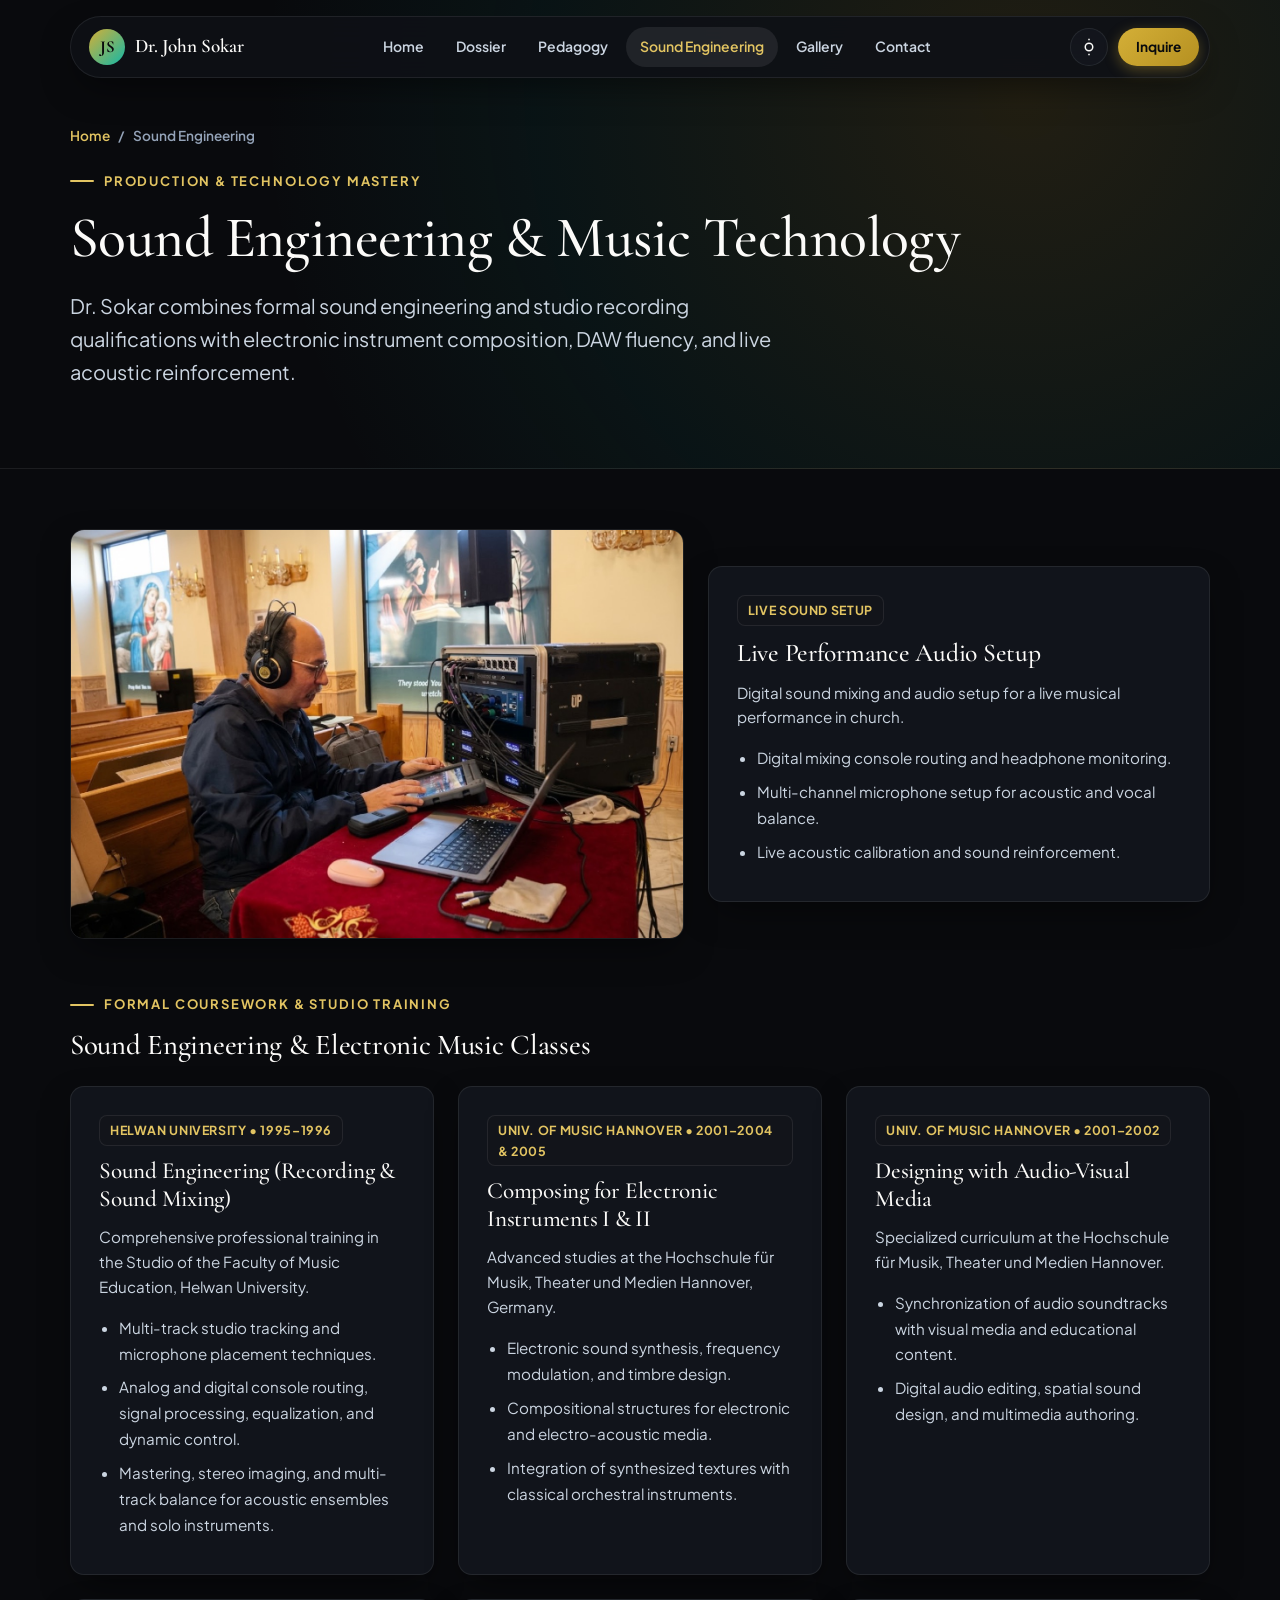
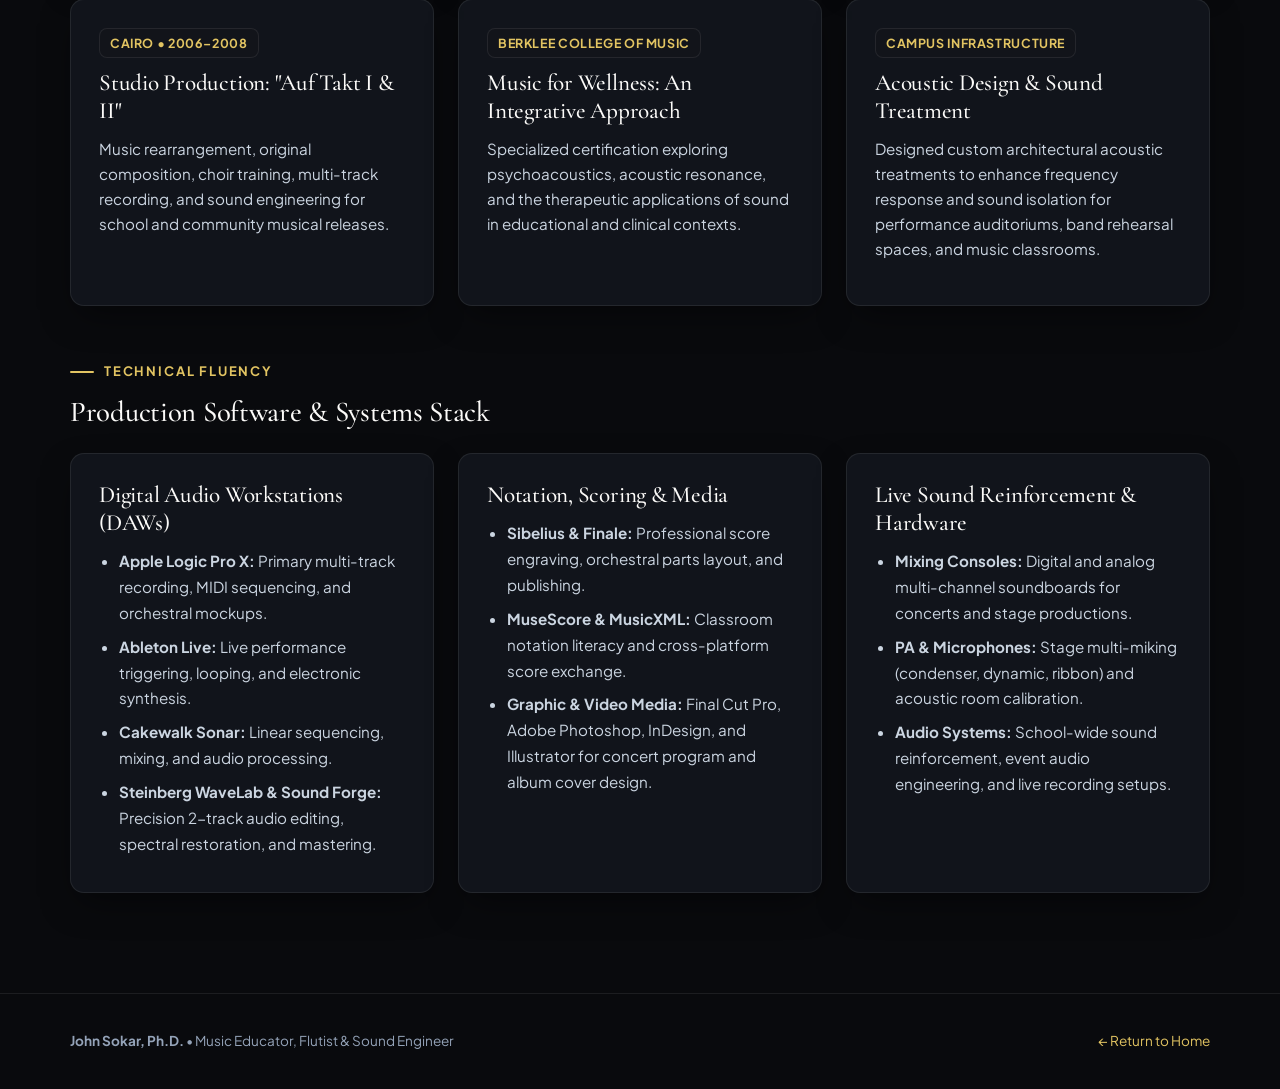
==== commit eb03468b: "Update live audio description to concise church musical performance sound setup" ====
--- a/acoustics.html
+++ b/acoustics.html
@@ -81,15 +81,15 @@
           <img src="assets/gallery/img_4798_2.jpg" alt="Dr. John Sokar Live Sound Engineering" style="width:100%; height:100%; object-fit:cover; display:block;">
         </div>
         <div class="clean-card" style="margin-bottom:0;">
-          <span class="course-badge">Live Sound Reinforcement</span>
-          <h2 style="font-size:1.6rem; margin-bottom:12px;">Active Sound Engineering & Signal Processing</h2>
-          <p style="color:var(--text-secondary); line-height:1.65; margin-bottom:16px;">
-            Dr. Sokar actively engineers multi-channel digital audio systems, combining reference headphone monitoring (AKG), live DAW routing, and remote digital mixer calibration for campus productions, concert auditoriums, and sacred spaces.
-          </p>
-          <ul>
-            <li>Live multi-miking and phase alignment for acoustic ensembles.</li>
-            <li>Digital mixing consoles with tablet and laptop DAW remote control.</li>
-            <li>Frequency feedback suppression and real-time room equalization.</li>
+          <span class="course-badge">Live Sound Setup</span>
+          <h2 style="font-size:1.6rem; margin-bottom:12px;">Live Performance Audio Setup</h2>
+          <p style="color:var(--text-secondary); line-height:1.6; margin-bottom:16px;">
+            Digital sound mixing and audio setup for a live musical performance in church.
+          </p>
+          <ul>
+            <li>Digital mixing console routing and headphone monitoring.</li>
+            <li>Multi-channel microphone setup for acoustic and vocal balance.</li>
+            <li>Live acoustic calibration and sound reinforcement.</li>
           </ul>
         </div>
       </div>
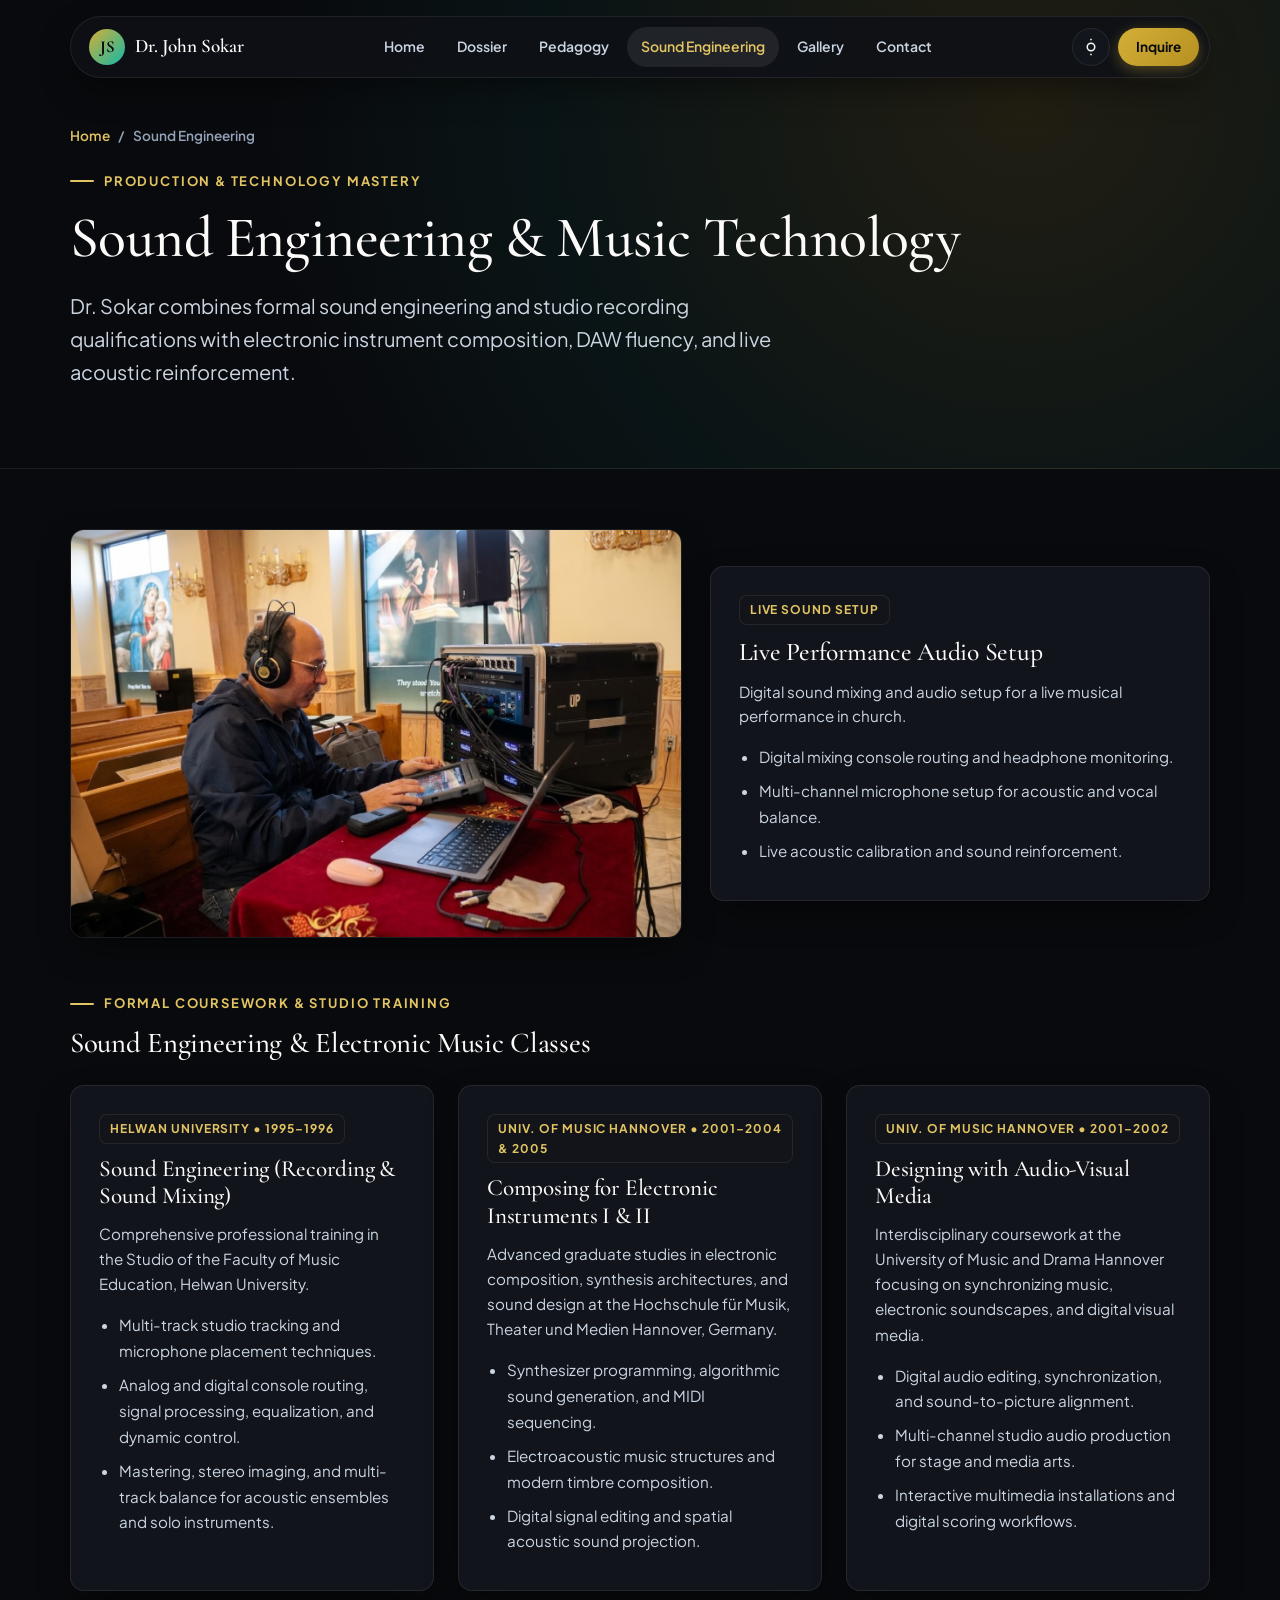
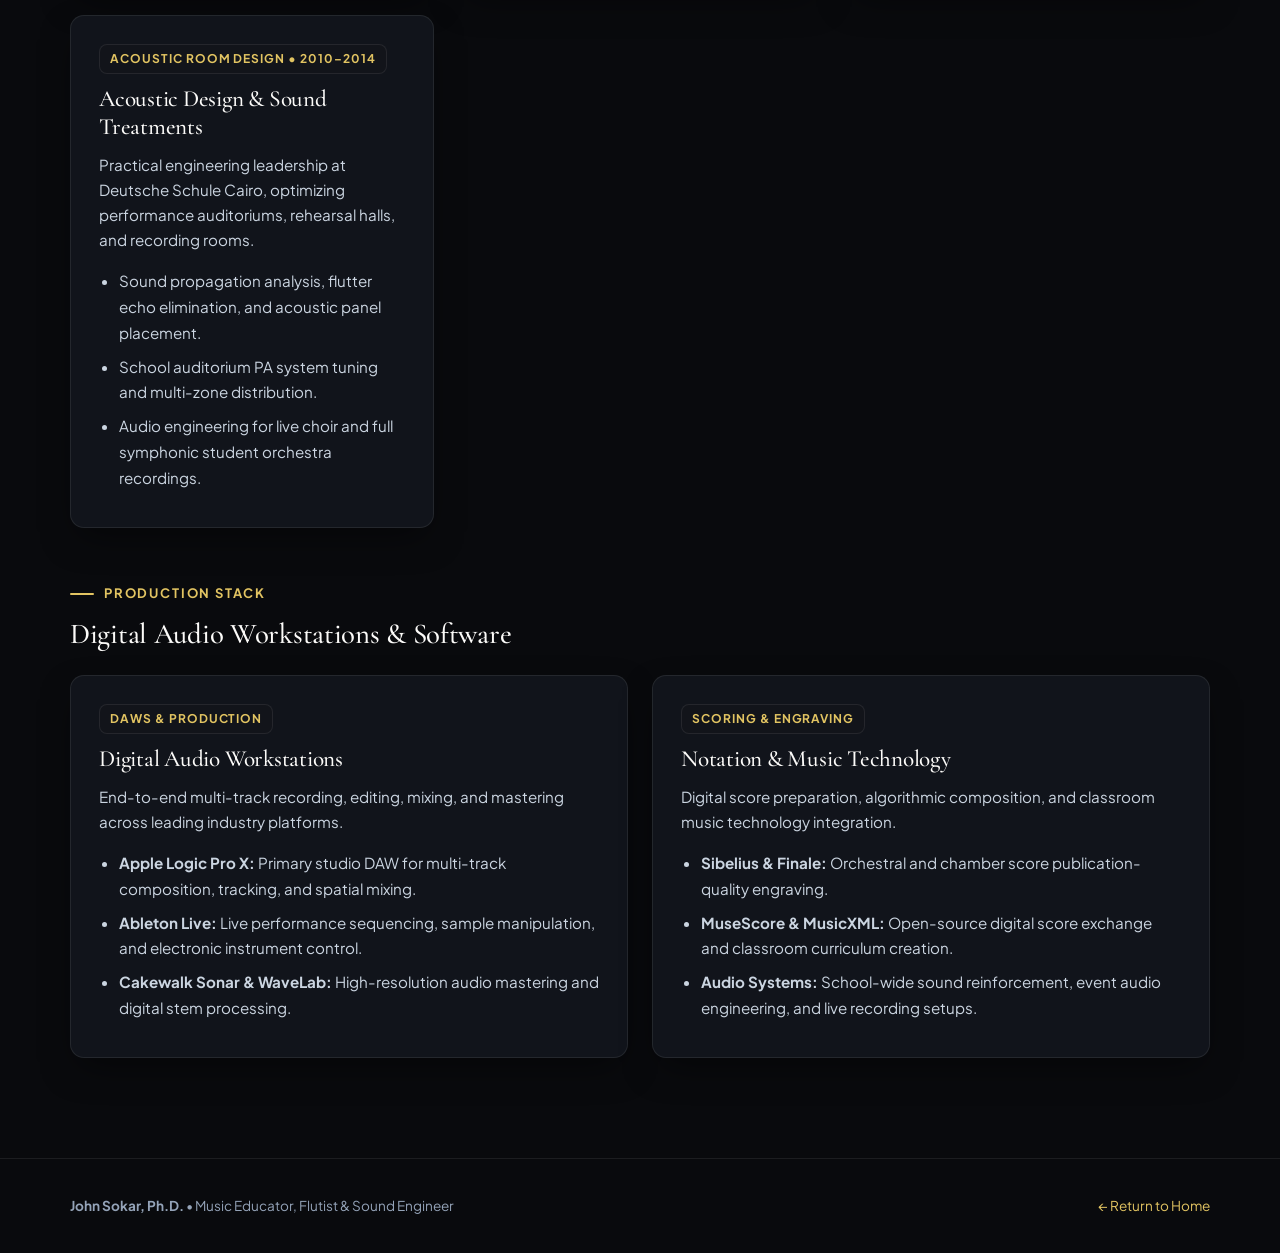
==== commit 5d19029f: "Implement responsive mobile navigation drawer, hamburger menu, and phone screen layout optimizations" ====
--- a/acoustics.html
+++ b/acoustics.html
@@ -3,8 +3,8 @@
 <head>
   <meta charset="utf-8">
   <meta name="viewport" content="width=device-width, initial-scale=1">
-  <meta name="description" content="Sound Engineering, Electronic Instrument Composition & Music Technology background of Dr. John Sokar, Ph.D.">
-  <title>Sound Engineering & Music Tech | Dr. John Sokar, Ph.D.</title>
+  <meta name="description" content="Sound Engineering, Electronic Music Composition, and Audio Production Credentials of Dr. John Sokar, Ph.D.">
+  <title>Sound Engineering & Music Technology | Dr. John Sokar, Ph.D.</title>
 
   <link rel="preconnect" href="https://fonts.googleapis.com">
   <link rel="preconnect" href="https://fonts.gstatic.com" crossorigin>
@@ -12,18 +12,34 @@
   <link rel="stylesheet" href="css/shared.css">
 
   <style>
+    .sound-showcase-grid {
+      display: grid;
+      grid-template-columns: 1.1fr 0.9fr;
+      gap: 28px;
+      margin-bottom: 48px;
+      align-items: center;
+    }
+
     .course-badge {
       display: inline-block;
-      font-size: 0.78rem;
+      font-size: 0.75rem;
       font-weight: 700;
+      text-transform: uppercase;
+      letter-spacing: 0.08em;
       color: var(--accent-gold);
       background: var(--bg-surface);
       border: 1px solid var(--border-subtle);
       padding: 4px 10px;
       border-radius: var(--radius-sm);
       margin-bottom: 12px;
-      text-transform: uppercase;
-      letter-spacing: 0.05em;
+    }
+
+    @media (max-width: 860px) {
+      .sound-showcase-grid {
+        grid-template-columns: 1fr;
+        gap: 20px;
+        margin-bottom: 32px;
+      }
     }
   </style>
 </head>
@@ -53,9 +69,27 @@
             <line x1="12" y1="21" x2="12" y2="23"></line>
           </svg>
         </button>
+        <button class="mobile-menu-toggle" id="mobileMenuToggle" type="button" aria-label="Toggle Navigation Menu">
+          <svg width="20" height="20" viewBox="0 0 24 24" fill="none" stroke="currentColor" stroke-width="2">
+            <line x1="3" y1="6" x2="21" y2="6"></line>
+            <line x1="3" y1="12" x2="21" y2="12"></line>
+            <line x1="3" y1="18" x2="21" y2="18"></line>
+          </svg>
+        </button>
         <a class="btn-nav-cta" href="contact.html">Inquire</a>
       </div>
     </nav>
+
+    <!-- MOBILE NAVIGATION DRAWER -->
+    <div class="mobile-nav-drawer" id="mobileNavDrawer">
+      <a class="mobile-nav-link" href="index.html">Home</a>
+      <a class="mobile-nav-link" href="dossier.html">Dossier</a>
+      <a class="mobile-nav-link" href="pedagogy.html">Pedagogy</a>
+      <a class="mobile-nav-link active" href="sound-engineering.html">Sound Engineering</a>
+      <a class="mobile-nav-link" href="gallery.html">Gallery</a>
+      <a class="mobile-nav-link" href="contact.html">Contact</a>
+      <a class="mobile-nav-cta" href="contact.html">Inquire / Contact</a>
+    </div>
   </header>
 
   <!-- PAGE HEADER -->
@@ -76,7 +110,7 @@
   <main class="page-content-section">
     <div class="container">
       <!-- Live Production Showcase -->
-      <div style="display: grid; grid-template-columns: 1.1fr 0.9fr; gap: 24px; margin-bottom: 48px; align-items: center;">
+      <div class="sound-showcase-grid">
         <div style="border-radius: var(--radius-md); overflow: hidden; border: 1px solid var(--border-subtle); box-shadow: var(--card-shadow); max-height: 420px;">
           <img src="assets/gallery/img_4798_2.jpg" alt="Dr. John Sokar Live Sound Engineering" style="width:100%; height:100%; object-fit:cover; display:block;">
         </div>
@@ -118,12 +152,12 @@
           <span class="course-badge">Univ. of Music Hannover • 2001–2004 & 2005</span>
           <h3>Composing for Electronic Instruments I & II</h3>
           <p>
-            Advanced studies at the Hochschule für Musik, Theater und Medien Hannover, Germany.
-          </p>
-          <ul>
-            <li>Electronic sound synthesis, frequency modulation, and timbre design.</li>
-            <li>Compositional structures for electronic and electro-acoustic media.</li>
-            <li>Integration of synthesized textures with classical orchestral instruments.</li>
+            Advanced graduate studies in electronic composition, synthesis architectures, and sound design at the Hochschule für Musik, Theater und Medien Hannover, Germany.
+          </p>
+          <ul>
+            <li>Synthesizer programming, algorithmic sound generation, and MIDI sequencing.</li>
+            <li>Electroacoustic music structures and modern timbre composition.</li>
+            <li>Digital signal editing and spatial acoustic sound projection.</li>
           </ul>
         </article>
 
@@ -132,71 +166,53 @@
           <span class="course-badge">Univ. of Music Hannover • 2001–2002</span>
           <h3>Designing with Audio-Visual Media</h3>
           <p>
-            Specialized curriculum at the Hochschule für Musik, Theater und Medien Hannover.
-          </p>
-          <ul>
-            <li>Synchronization of audio soundtracks with visual media and educational content.</li>
-            <li>Digital audio editing, spatial sound design, and multimedia authoring.</li>
+            Interdisciplinary coursework at the University of Music and Drama Hannover focusing on synchronizing music, electronic soundscapes, and digital visual media.
+          </p>
+          <ul>
+            <li>Digital audio editing, synchronization, and sound-to-picture alignment.</li>
+            <li>Multi-channel studio audio production for stage and media arts.</li>
+            <li>Interactive multimedia installations and digital scoring workflows.</li>
           </ul>
         </article>
 
         <!-- Course 4 -->
         <article class="clean-card">
-          <span class="course-badge">Cairo • 2006–2008</span>
-          <h3>Studio Production: "Auf Takt I & II"</h3>
-          <p>
-            Music rearrangement, original composition, choir training, multi-track recording, and sound engineering for school and community musical releases.
-          </p>
-        </article>
-
-        <!-- Course 5 -->
-        <article class="clean-card">
-          <span class="course-badge">Berklee College of Music</span>
-          <h3>Music for Wellness: An Integrative Approach</h3>
-          <p>
-            Specialized certification exploring psychoacoustics, acoustic resonance, and the therapeutic applications of sound in educational and clinical contexts.
-          </p>
-        </article>
-
-        <!-- Course 6 -->
-        <article class="clean-card">
-          <span class="course-badge">Campus Infrastructure</span>
-          <h3>Acoustic Design & Sound Treatment</h3>
-          <p>
-            Designed custom architectural acoustic treatments to enhance frequency response and sound isolation for performance auditoriums, band rehearsal spaces, and music classrooms.
-          </p>
-        </article>
-      </div>
-
-      <!-- Section 2: Complete Software & Hardware Stack -->
-      <div class="section-eyebrow" style="margin-bottom:12px;">Technical Fluency</div>
-      <h2 style="font-size:1.8rem; margin-bottom:24px;">Production Software & Systems Stack</h2>
+          <span class="course-badge">Acoustic Room Design • 2010–2014</span>
+          <h3>Acoustic Design & Sound Treatments</h3>
+          <p>
+            Practical engineering leadership at Deutsche Schule Cairo, optimizing performance auditoriums, rehearsal halls, and recording rooms.
+          </p>
+          <ul>
+            <li>Sound propagation analysis, flutter echo elimination, and acoustic panel placement.</li>
+            <li>School auditorium PA system tuning and multi-zone distribution.</li>
+            <li>Audio engineering for live choir and full symphonic student orchestra recordings.</li>
+          </ul>
+        </article>
+      </div>
+
+      <!-- Section 2: Production Tooling & DAW Stack -->
+      <div class="section-eyebrow" style="margin-bottom:12px;">Production Stack</div>
+      <h2 style="font-size:1.8rem; margin-bottom:24px;">Digital Audio Workstations & Software</h2>
 
       <div class="card-grid">
         <article class="clean-card">
-          <h3>Digital Audio Workstations (DAWs)</h3>
-          <ul>
-            <li><strong>Apple Logic Pro X:</strong> Primary multi-track recording, MIDI sequencing, and orchestral mockups.</li>
-            <li><strong>Ableton Live:</strong> Live performance triggering, looping, and electronic synthesis.</li>
-            <li><strong>Cakewalk Sonar:</strong> Linear sequencing, mixing, and audio processing.</li>
-            <li><strong>Steinberg WaveLab & Sound Forge:</strong> Precision 2-track audio editing, spectral restoration, and mastering.</li>
-          </ul>
-        </article>
-
-        <article class="clean-card">
-          <h3>Notation, Scoring & Media</h3>
-          <ul>
-            <li><strong>Sibelius & Finale:</strong> Professional score engraving, orchestral parts layout, and publishing.</li>
-            <li><strong>MuseScore & MusicXML:</strong> Classroom notation literacy and cross-platform score exchange.</li>
-            <li><strong>Graphic & Video Media:</strong> Final Cut Pro, Adobe Photoshop, InDesign, and Illustrator for concert program and album cover design.</li>
-          </ul>
-        </article>
-
-        <article class="clean-card">
-          <h3>Live Sound Reinforcement & Hardware</h3>
-          <ul>
-            <li><strong>Mixing Consoles:</strong> Digital and analog multi-channel soundboards for concerts and stage productions.</li>
-            <li><strong>PA & Microphones:</strong> Stage multi-miking (condenser, dynamic, ribbon) and acoustic room calibration.</li>
+          <span class="course-badge">DAWs & Production</span>
+          <h3>Digital Audio Workstations</h3>
+          <p>End-to-end multi-track recording, editing, mixing, and mastering across leading industry platforms.</p>
+          <ul>
+            <li><strong>Apple Logic Pro X:</strong> Primary studio DAW for multi-track composition, tracking, and spatial mixing.</li>
+            <li><strong>Ableton Live:</strong> Live performance sequencing, sample manipulation, and electronic instrument control.</li>
+            <li><strong>Cakewalk Sonar & WaveLab:</strong> High-resolution audio mastering and digital stem processing.</li>
+          </ul>
+        </article>
+
+        <article class="clean-card">
+          <span class="course-badge">Scoring & Engraving</span>
+          <h3>Notation & Music Technology</h3>
+          <p>Digital score preparation, algorithmic composition, and classroom music technology integration.</p>
+          <ul>
+            <li><strong>Sibelius & Finale:</strong> Orchestral and chamber score publication-quality engraving.</li>
+            <li><strong>MuseScore & MusicXML:</strong> Open-source digital score exchange and classroom curriculum creation.</li>
             <li><strong>Audio Systems:</strong> School-wide sound reinforcement, event audio engineering, and live recording setups.</li>
           </ul>
         </article>
@@ -238,6 +254,20 @@
       const currentTheme = htmlEl.getAttribute("data-theme");
       setTheme(currentTheme === "dark" ? "light" : "dark");
     });
+
+    const mobileMenuToggle = document.getElementById("mobileMenuToggle");
+    const mobileNavDrawer = document.getElementById("mobileNavDrawer");
+    if (mobileMenuToggle && mobileNavDrawer) {
+      mobileMenuToggle.addEventListener("click", (e) => {
+        e.stopPropagation();
+        mobileNavDrawer.classList.toggle("open");
+      });
+      document.addEventListener("click", (e) => {
+        if (!mobileNavDrawer.contains(e.target) && !mobileMenuToggle.contains(e.target)) {
+          mobileNavDrawer.classList.remove("open");
+        }
+      });
+    }
   </script>
 </body>
 </html>
--- a/css/shared.css
+++ b/css/shared.css
@@ -136,13 +136,13 @@
 }
 
 .page-title {
-  font-size: clamp(2.4rem, 5vw, 3.6rem);
+  font-size: clamp(2.2rem, 5vw, 3.6rem);
   margin-bottom: 1rem;
   color: var(--text-primary);
 }
 
 .page-subtitle {
-  font-size: clamp(1.05rem, 1.6vw, 1.25rem);
+  font-size: clamp(1rem, 1.6vw, 1.25rem);
   color: var(--text-secondary);
   max-width: 740px;
   line-height: 1.65;
@@ -165,7 +165,7 @@
   display: flex;
   align-items: center;
   justify-content: space-between;
-  gap: 16px;
+  gap: 12px;
   width: min(1140px, 100%);
   height: 62px;
   padding: 0 10px 0 18px;
@@ -195,6 +195,7 @@
   font-family: var(--font-serif);
   font-weight: 700;
   font-size: 1.05rem;
+  flex-shrink: 0;
 }
 
 .brand-name {
@@ -202,6 +203,7 @@
   font-size: 1.2rem;
   font-weight: 600;
   color: var(--text-primary);
+  white-space: nowrap;
 }
 
 .nav-links {
@@ -231,7 +233,7 @@
 .nav-actions {
   display: flex;
   align-items: center;
-  gap: 10px;
+  gap: 8px;
 }
 
 .theme-toggle-btn {
@@ -244,6 +246,7 @@
   background: var(--bg-card);
   color: var(--text-primary);
   transition: transform var(--transition-fast);
+  flex-shrink: 0;
 }
 
 .theme-toggle-btn:hover {
@@ -262,10 +265,94 @@
   font-weight: 700;
   box-shadow: 0 4px 14px rgba(212, 175, 55, 0.35);
   transition: transform var(--transition-fast);
+  white-space: nowrap;
 }
 
 .btn-nav-cta:hover {
   transform: translateY(-2px);
+}
+
+/* Mobile Hamburger Button */
+.mobile-menu-toggle {
+  display: none;
+  width: 38px;
+  height: 38px;
+  border-radius: 50%;
+  place-items: center;
+  border: 1px solid var(--border-subtle);
+  background: var(--bg-card);
+  color: var(--text-primary);
+  cursor: pointer;
+  transition: transform var(--transition-fast), background var(--transition-fast);
+  flex-shrink: 0;
+}
+
+.mobile-menu-toggle:hover {
+  border-color: var(--border-focus);
+}
+
+/* Mobile Nav Drawer */
+.mobile-nav-drawer {
+  position: fixed;
+  top: 84px;
+  left: 16px;
+  right: 16px;
+  background: var(--bg-surface);
+  border: 1px solid var(--border-subtle);
+  border-radius: var(--radius-lg);
+  padding: 20px;
+  box-shadow: 0 20px 50px rgba(0, 0, 0, 0.75);
+  backdrop-filter: blur(24px);
+  -webkit-backdrop-filter: blur(24px);
+  z-index: 99;
+  display: flex;
+  flex-direction: column;
+  gap: 8px;
+  opacity: 0;
+  pointer-events: none;
+  transform: translateY(-12px);
+  transition: opacity var(--transition-base), transform var(--transition-base);
+}
+
+.mobile-nav-drawer.open {
+  opacity: 1;
+  pointer-events: auto;
+  transform: translateY(0);
+}
+
+.mobile-nav-link {
+  display: flex;
+  align-items: center;
+  justify-content: space-between;
+  padding: 12px 16px;
+  font-size: 1rem;
+  font-weight: 600;
+  color: var(--text-secondary);
+  border-radius: var(--radius-md);
+  border: 1px solid transparent;
+  transition: all var(--transition-fast);
+}
+
+.mobile-nav-link:hover, .mobile-nav-link.active {
+  color: var(--text-primary);
+  background: var(--bg-card);
+  border-color: var(--border-subtle);
+}
+
+.mobile-nav-link.active {
+  color: var(--accent-gold);
+  border-color: var(--border-focus);
+}
+
+.mobile-nav-cta {
+  margin-top: 10px;
+  padding: 12px;
+  text-align: center;
+  border-radius: var(--radius-md);
+  background: linear-gradient(135deg, var(--gold-500), var(--gold-600));
+  color: #090a0d;
+  font-weight: 700;
+  font-size: 0.95rem;
 }
 
 /* Page Shell for Subpages */
@@ -360,9 +447,67 @@
   gap: 16px;
 }
 
-/* Responsive */
+/* Mobile Responsiveness Improvements */
 @media (max-width: 860px) {
   .nav-links {
     display: none;
   }
-}
+  .mobile-menu-toggle {
+    display: grid;
+  }
+  .btn-nav-cta {
+    display: none;
+  }
+  .site-nav {
+    height: 56px;
+    padding: 0 12px 0 14px;
+  }
+  .brand-name {
+    font-size: 1.05rem;
+  }
+  .page-header-section {
+    padding: 95px 0 28px;
+  }
+  .page-content-section {
+    padding: 36px 0 60px;
+  }
+  .container {
+    width: min(1140px, calc(100% - 28px));
+  }
+  .clean-card {
+    padding: 22px 18px;
+  }
+  .footer-inner {
+    flex-direction: column;
+    text-align: center;
+  }
+}
+
+@media (max-width: 480px) {
+  .site-nav-wrapper {
+    top: 10px;
+    padding: 0 10px;
+  }
+  .site-nav {
+    height: 52px;
+    padding: 0 10px 0 12px;
+  }
+  .brand-avatar {
+    width: 32px;
+    height: 32px;
+    font-size: 0.95rem;
+  }
+  .brand-name {
+    font-size: 0.98rem;
+  }
+  .mobile-nav-drawer {
+    top: 72px;
+    left: 10px;
+    right: 10px;
+    padding: 16px;
+  }
+  .card-grid {
+    grid-template-columns: 1fr;
+    gap: 16px;
+  }
+}
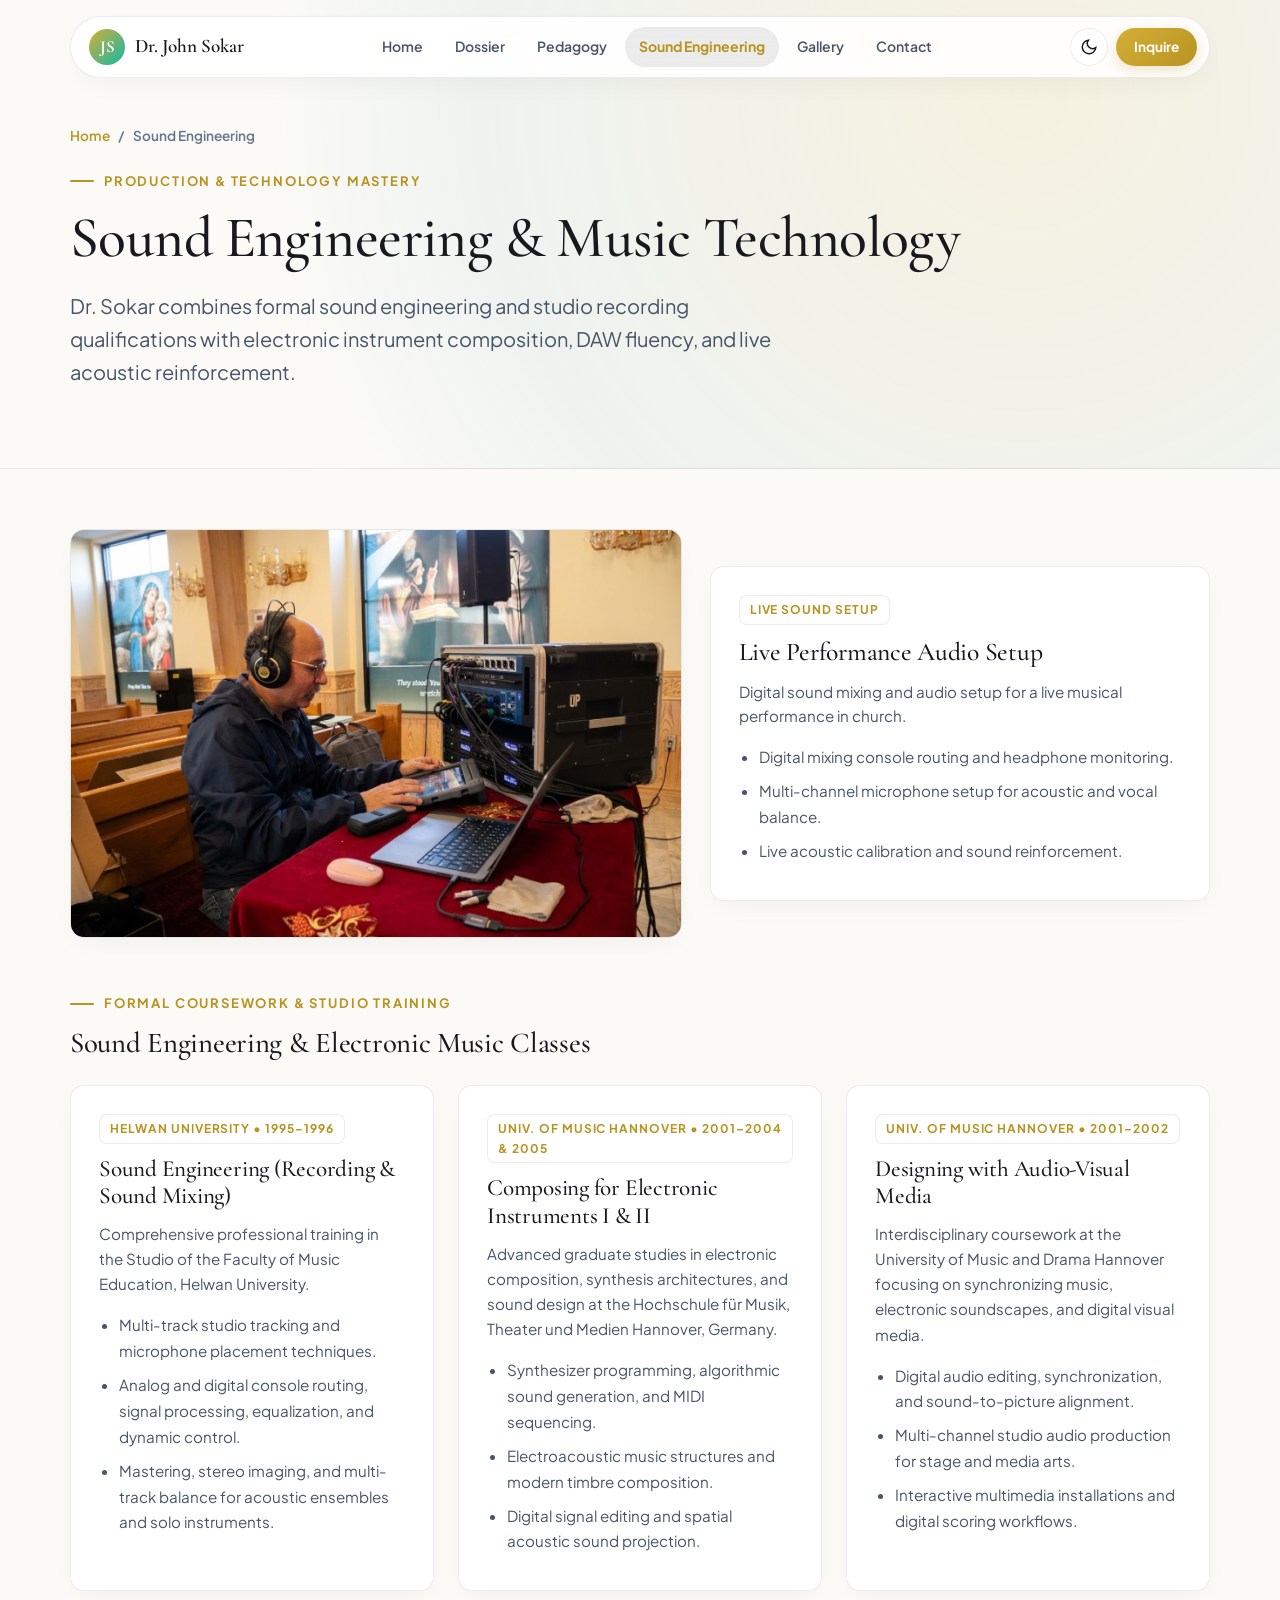
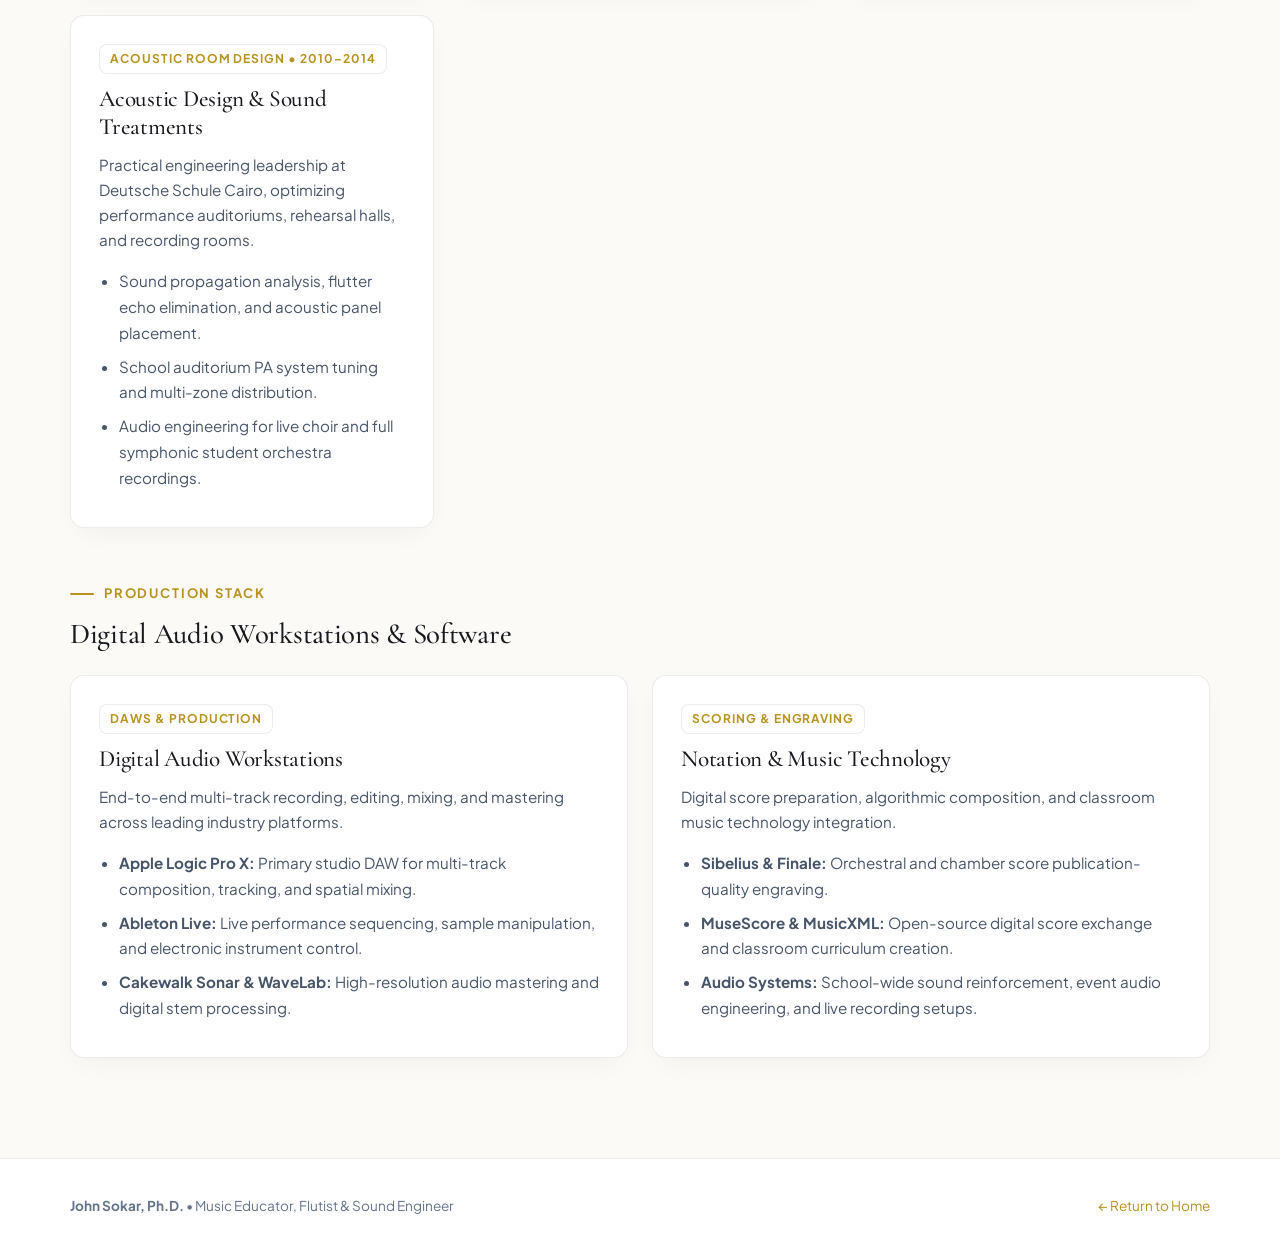
==== commit e6999176: "Fix header flex layout, isolate mobile drawer, and set Light Mode as default across all pages" ====
--- a/acoustics.html
+++ b/acoustics.html
@@ -1,5 +1,5 @@
 <!doctype html>
-<html lang="en" data-theme="dark">
+<html lang="en" data-theme="light">
 <head>
   <meta charset="utf-8">
   <meta name="viewport" content="width=device-width, initial-scale=1">
@@ -79,18 +79,18 @@
         <a class="btn-nav-cta" href="contact.html">Inquire</a>
       </div>
     </nav>
-
-    <!-- MOBILE NAVIGATION DRAWER -->
-    <div class="mobile-nav-drawer" id="mobileNavDrawer">
-      <a class="mobile-nav-link" href="index.html">Home</a>
-      <a class="mobile-nav-link" href="dossier.html">Dossier</a>
-      <a class="mobile-nav-link" href="pedagogy.html">Pedagogy</a>
-      <a class="mobile-nav-link active" href="sound-engineering.html">Sound Engineering</a>
-      <a class="mobile-nav-link" href="gallery.html">Gallery</a>
-      <a class="mobile-nav-link" href="contact.html">Contact</a>
-      <a class="mobile-nav-cta" href="contact.html">Inquire / Contact</a>
-    </div>
   </header>
+
+  <!-- MOBILE NAVIGATION DRAWER -->
+  <div class="mobile-nav-drawer" id="mobileNavDrawer">
+    <a class="mobile-nav-link" href="index.html">Home</a>
+    <a class="mobile-nav-link" href="dossier.html">Dossier</a>
+    <a class="mobile-nav-link" href="pedagogy.html">Pedagogy</a>
+    <a class="mobile-nav-link active" href="sound-engineering.html">Sound Engineering</a>
+    <a class="mobile-nav-link" href="gallery.html">Gallery</a>
+    <a class="mobile-nav-link" href="contact.html">Contact</a>
+    <a class="mobile-nav-cta" href="contact.html">Inquire / Contact</a>
+  </div>
 
   <!-- PAGE HEADER -->
   <section class="page-header-section">
@@ -247,7 +247,7 @@
       }
     }
 
-    const savedTheme = localStorage.getItem("js_theme") || "dark";
+    const savedTheme = localStorage.getItem("js_theme") || "light";
     setTheme(savedTheme);
 
     themeToggleBtn.addEventListener("click", () => {
--- a/css/shared.css
+++ b/css/shared.css
@@ -7,12 +7,12 @@
   --font-sans: "Plus Jakarta Sans", system-ui, -apple-system, sans-serif;
   
   --gold-300: #f1df99;
-  --gold-400: #e2c462;
-  --gold-500: #d4af37;
-  --gold-600: #b59021;
+  --gold-400: #d4af37;
+  --gold-500: #b89320;
+  --gold-600: #9e7b13;
   --teal-400: #2dd4bf;
-  --teal-500: #14b8a6;
-  --teal-600: #0f766e;
+  --teal-500: #0f766e;
+  --teal-600: #0d5f58;
   
   --radius-sm: 8px;
   --radius-md: 14px;
@@ -23,6 +23,26 @@
   --transition-base: 280ms cubic-bezier(0.4, 0, 0.2, 1);
 }
 
+/* LIGHT THEME (DEFAULT) */
+[data-theme="light"] {
+  --bg-canvas: #fbfaf7;
+  --bg-surface: #ffffff;
+  --bg-card: #ffffff;
+  --bg-card-hover: #ffffff;
+  --bg-glass: rgba(255, 255, 255, 0.92);
+  --border-subtle: rgba(18, 19, 24, 0.08);
+  --border-focus: rgba(184, 147, 32, 0.45);
+  --text-primary: #18191f;
+  --text-secondary: #475569;
+  --text-muted: #64748b;
+  --accent-gold: #b89320;
+  --accent-teal: #0f766e;
+  --card-shadow: 0 10px 30px -10px rgba(18, 19, 24, 0.06);
+  --card-shadow-hover: 0 16px 36px -8px rgba(184, 147, 32, 0.16);
+  --hero-glow: radial-gradient(circle at 80% 20%, rgba(212, 175, 55, 0.12) 0%, rgba(15, 118, 110, 0.05) 50%, transparent 70%);
+}
+
+/* DARK THEME */
 [data-theme="dark"] {
   --bg-canvas: #090a0d;
   --bg-surface: #12141a;
@@ -34,29 +54,11 @@
   --text-primary: #fcfbf9;
   --text-secondary: #cbd5e1;
   --text-muted: #94a3b8;
-  --accent-gold: var(--gold-400);
-  --accent-teal: var(--teal-400);
+  --accent-gold: #e2c462;
+  --accent-teal: #2dd4bf;
   --card-shadow: 0 14px 36px -10px rgba(0, 0, 0, 0.55);
   --card-shadow-hover: 0 20px 45px -10px rgba(212, 175, 55, 0.18);
   --hero-glow: radial-gradient(circle at 80% 20%, rgba(212, 175, 55, 0.12) 0%, rgba(20, 184, 166, 0.06) 45%, transparent 70%);
-}
-
-[data-theme="light"] {
-  --bg-canvas: #f8f6f0;
-  --bg-surface: #ffffff;
-  --bg-card: rgba(255, 255, 255, 0.9);
-  --bg-card-hover: #ffffff;
-  --bg-glass: rgba(248, 246, 240, 0.92);
-  --border-subtle: rgba(24, 25, 31, 0.09);
-  --border-focus: rgba(181, 144, 33, 0.5);
-  --text-primary: #121316;
-  --text-secondary: #334155;
-  --text-muted: #64748b;
-  --accent-gold: #a67c1e;
-  --accent-teal: var(--teal-600);
-  --card-shadow: 0 12px 30px -10px rgba(18, 19, 22, 0.07);
-  --card-shadow-hover: 0 18px 40px -10px rgba(181, 144, 33, 0.18);
-  --hero-glow: radial-gradient(circle at 80% 20%, rgba(212, 175, 55, 0.15) 0%, rgba(20, 184, 166, 0.08) 45%, transparent 70%);
 }
 
 /* Base Reset */
@@ -149,7 +151,7 @@
   margin-bottom: 2.5rem;
 }
 
-/* Navigation */
+/* Navigation Header */
 .site-nav-wrapper {
   position: fixed;
   top: 16px;
@@ -165,10 +167,10 @@
   display: flex;
   align-items: center;
   justify-content: space-between;
-  gap: 12px;
+  gap: 16px;
   width: min(1140px, 100%);
   height: 62px;
-  padding: 0 10px 0 18px;
+  padding: 0 12px 0 18px;
   background: var(--bg-glass);
   backdrop-filter: blur(20px);
   -webkit-backdrop-filter: blur(20px);
@@ -182,16 +184,17 @@
   display: flex;
   align-items: center;
   gap: 10px;
+  flex-shrink: 0;
 }
 
 .brand-avatar {
   width: 36px;
   height: 36px;
   border-radius: 50%;
-  background: linear-gradient(135deg, var(--gold-500), var(--teal-500));
+  background: linear-gradient(135deg, #d4af37, #14b8a6);
   display: grid;
   place-items: center;
-  color: #090a0d;
+  color: #ffffff;
   font-family: var(--font-serif);
   font-weight: 700;
   font-size: 1.05rem;
@@ -219,21 +222,25 @@
   color: var(--text-secondary);
   border-radius: var(--radius-full);
   transition: color var(--transition-fast), background var(--transition-fast);
-}
-
-.nav-link:hover, .nav-link.active {
+  white-space: nowrap;
+}
+
+.nav-link:hover {
   color: var(--text-primary);
   background: var(--border-subtle);
 }
 
 .nav-link.active {
   color: var(--accent-gold);
+  background: var(--border-subtle);
+  font-weight: 700;
 }
 
 .nav-actions {
   display: flex;
   align-items: center;
   gap: 8px;
+  flex-shrink: 0;
 }
 
 .theme-toggle-btn {
@@ -259,13 +266,17 @@
   gap: 6px;
   padding: 8px 18px;
   border-radius: var(--radius-full);
-  background: linear-gradient(135deg, var(--gold-500), var(--gold-600));
-  color: #090a0d;
+  background: linear-gradient(135deg, #d4af37, #b89320);
+  color: #ffffff;
   font-size: 0.85rem;
   font-weight: 700;
-  box-shadow: 0 4px 14px rgba(212, 175, 55, 0.35);
+  box-shadow: 0 4px 14px rgba(184, 147, 32, 0.25);
   transition: transform var(--transition-fast);
   white-space: nowrap;
+}
+
+[data-theme="dark"] .btn-nav-cta {
+  color: #090a0d;
 }
 
 .btn-nav-cta:hover {
@@ -291,68 +302,9 @@
   border-color: var(--border-focus);
 }
 
-/* Mobile Nav Drawer */
+/* Mobile Nav Drawer (Hidden completely on desktop) */
 .mobile-nav-drawer {
-  position: fixed;
-  top: 84px;
-  left: 16px;
-  right: 16px;
-  background: var(--bg-surface);
-  border: 1px solid var(--border-subtle);
-  border-radius: var(--radius-lg);
-  padding: 20px;
-  box-shadow: 0 20px 50px rgba(0, 0, 0, 0.75);
-  backdrop-filter: blur(24px);
-  -webkit-backdrop-filter: blur(24px);
-  z-index: 99;
-  display: flex;
-  flex-direction: column;
-  gap: 8px;
-  opacity: 0;
-  pointer-events: none;
-  transform: translateY(-12px);
-  transition: opacity var(--transition-base), transform var(--transition-base);
-}
-
-.mobile-nav-drawer.open {
-  opacity: 1;
-  pointer-events: auto;
-  transform: translateY(0);
-}
-
-.mobile-nav-link {
-  display: flex;
-  align-items: center;
-  justify-content: space-between;
-  padding: 12px 16px;
-  font-size: 1rem;
-  font-weight: 600;
-  color: var(--text-secondary);
-  border-radius: var(--radius-md);
-  border: 1px solid transparent;
-  transition: all var(--transition-fast);
-}
-
-.mobile-nav-link:hover, .mobile-nav-link.active {
-  color: var(--text-primary);
-  background: var(--bg-card);
-  border-color: var(--border-subtle);
-}
-
-.mobile-nav-link.active {
-  color: var(--accent-gold);
-  border-color: var(--border-focus);
-}
-
-.mobile-nav-cta {
-  margin-top: 10px;
-  padding: 12px;
-  text-align: center;
-  border-radius: var(--radius-md);
-  background: linear-gradient(135deg, var(--gold-500), var(--gold-600));
-  color: #090a0d;
-  font-weight: 700;
-  font-size: 0.95rem;
+  display: none !important;
 }
 
 /* Page Shell for Subpages */
@@ -437,6 +389,7 @@
   border-top: 1px solid var(--border-subtle);
   font-size: 0.85rem;
   color: var(--text-muted);
+  background: var(--bg-surface);
 }
 
 .footer-inner {
@@ -450,13 +403,13 @@
 /* Mobile Responsiveness Improvements */
 @media (max-width: 860px) {
   .nav-links {
-    display: none;
+    display: none !important;
   }
   .mobile-menu-toggle {
-    display: grid;
+    display: grid !important;
   }
   .btn-nav-cta {
-    display: none;
+    display: none !important;
   }
   .site-nav {
     height: 56px;
@@ -480,6 +433,81 @@
   .footer-inner {
     flex-direction: column;
     text-align: center;
+  }
+
+  /* Mobile Nav Drawer when active on mobile screens */
+  .mobile-nav-drawer {
+    display: none !important;
+    position: fixed;
+    top: 76px;
+    left: 14px;
+    right: 14px;
+    background: var(--bg-surface);
+    border: 1px solid var(--border-subtle);
+    border-radius: var(--radius-lg);
+    padding: 16px;
+    box-shadow: 0 18px 45px rgba(0, 0, 0, 0.2);
+    backdrop-filter: blur(24px);
+    -webkit-backdrop-filter: blur(24px);
+    z-index: 1000;
+    flex-direction: column;
+    gap: 6px;
+  }
+
+  .mobile-nav-drawer.open {
+    display: flex !important;
+    animation: fadeInSlide 200ms ease forwards;
+  }
+
+  .mobile-nav-link {
+    display: flex;
+    align-items: center;
+    justify-content: space-between;
+    padding: 11px 16px;
+    font-size: 1rem;
+    font-weight: 600;
+    color: var(--text-secondary);
+    border-radius: var(--radius-md);
+    border: 1px solid transparent;
+    transition: all var(--transition-fast);
+  }
+
+  .mobile-nav-link:hover, .mobile-nav-link.active {
+    color: var(--text-primary);
+    background: var(--bg-canvas);
+    border-color: var(--border-subtle);
+  }
+
+  .mobile-nav-link.active {
+    color: var(--accent-gold);
+    border-color: var(--border-focus);
+    font-weight: 700;
+  }
+
+  .mobile-nav-cta {
+    margin-top: 8px;
+    padding: 12px;
+    text-align: center;
+    border-radius: var(--radius-md);
+    background: linear-gradient(135deg, #d4af37, #b89320);
+    color: #ffffff;
+    font-weight: 700;
+    font-size: 0.95rem;
+  }
+
+  [data-theme="dark"] .mobile-nav-cta {
+    color: #090a0d;
+  }
+}
+
+@keyframes fadeInSlide {
+  from {
+    opacity: 0;
+    transform: translateY(-8px);
+  }
+  to {
+    opacity: 1;
+    transform: translateY(0);
   }
 }
 
@@ -500,12 +528,6 @@
   .brand-name {
     font-size: 0.98rem;
   }
-  .mobile-nav-drawer {
-    top: 72px;
-    left: 10px;
-    right: 10px;
-    padding: 16px;
-  }
   .card-grid {
     grid-template-columns: 1fr;
     gap: 16px;
